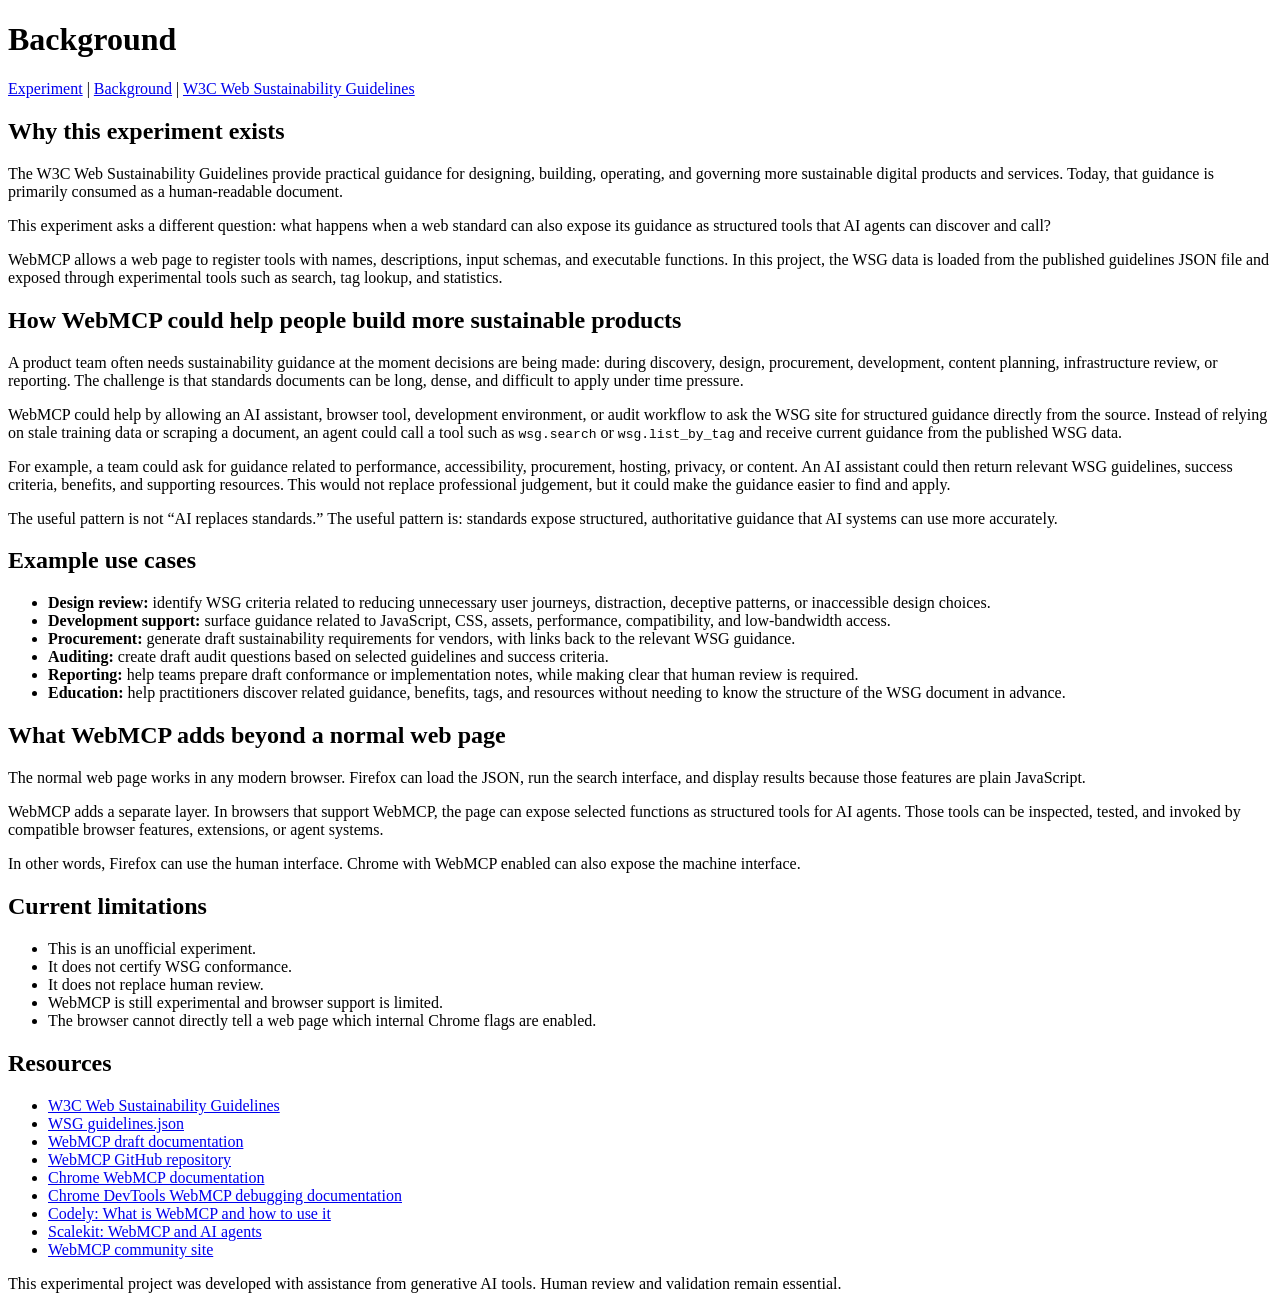
==== background.html @ fdd5b89d "Create background.html" ====
<!doctype html>
<html lang="en">
<head>
  <meta charset="utf-8">
  <title>Background | WSG WebMCP Experiment</title>
</head>
<body>
  <header>
    <h1>Background</h1>

    <nav>
      <a href="./index.html">Experiment</a>
      |
      <a href="./background.html">Background</a>
      |
      <a href="https://www.w3.org/TR/web-sustainability-guidelines/">W3C Web Sustainability Guidelines</a>
    </nav>
  </header>

  <main>
    <section>
      <h2>Why this experiment exists</h2>

      <p>
        The W3C Web Sustainability Guidelines provide practical guidance for designing,
        building, operating, and governing more sustainable digital products and services.
        Today, that guidance is primarily consumed as a human-readable document.
      </p>

      <p>
        This experiment asks a different question: what happens when a web standard can
        also expose its guidance as structured tools that AI agents can discover and call?
      </p>

      <p>
        WebMCP allows a web page to register tools with names, descriptions, input schemas,
        and executable functions. In this project, the WSG data is loaded from the published
        guidelines JSON file and exposed through experimental tools such as search, tag lookup,
        and statistics.
      </p>
    </section>

    <section>
      <h2>How WebMCP could help people build more sustainable products</h2>

      <p>
        A product team often needs sustainability guidance at the moment decisions are being made:
        during discovery, design, procurement, development, content planning, infrastructure review,
        or reporting. The challenge is that standards documents can be long, dense, and difficult
        to apply under time pressure.
      </p>

      <p>
        WebMCP could help by allowing an AI assistant, browser tool, development environment,
        or audit workflow to ask the WSG site for structured guidance directly from the source.
        Instead of relying on stale training data or scraping a document, an agent could call
        a tool such as <code>wsg.search</code> or <code>wsg.list_by_tag</code> and receive
        current guidance from the published WSG data.
      </p>

      <p>
        For example, a team could ask for guidance related to performance, accessibility,
        procurement, hosting, privacy, or content. An AI assistant could then return relevant
        WSG guidelines, success criteria, benefits, and supporting resources. This would not
        replace professional judgement, but it could make the guidance easier to find and apply.
      </p>

      <p>
        The useful pattern is not “AI replaces standards.” The useful pattern is:
        standards expose structured, authoritative guidance that AI systems can use more accurately.
      </p>
    </section>

    <section>
      <h2>Example use cases</h2>

      <ul>
        <li>
          <strong>Design review:</strong>
          identify WSG criteria related to reducing unnecessary user journeys,
          distraction, deceptive patterns, or inaccessible design choices.
        </li>
        <li>
          <strong>Development support:</strong>
          surface guidance related to JavaScript, CSS, assets, performance,
          compatibility, and low-bandwidth access.
        </li>
        <li>
          <strong>Procurement:</strong>
          generate draft sustainability requirements for vendors, with links back
          to the relevant WSG guidance.
        </li>
        <li>
          <strong>Auditing:</strong>
          create draft audit questions based on selected guidelines and success criteria.
        </li>
        <li>
          <strong>Reporting:</strong>
          help teams prepare draft conformance or implementation notes, while making
          clear that human review is required.
        </li>
        <li>
          <strong>Education:</strong>
          help practitioners discover related guidance, benefits, tags, and resources
          without needing to know the structure of the WSG document in advance.
        </li>
      </ul>
    </section>

    <section>
      <h2>What WebMCP adds beyond a normal web page</h2>

      <p>
        The normal web page works in any modern browser. Firefox can load the JSON, run the
        search interface, and display results because those features are plain JavaScript.
      </p>

      <p>
        WebMCP adds a separate layer. In browsers that support WebMCP, the page can expose
        selected functions as structured tools for AI agents. Those tools can be inspected,
        tested, and invoked by compatible browser features, extensions, or agent systems.
      </p>

      <p>
        In other words, Firefox can use the human interface. Chrome with WebMCP enabled can
        also expose the machine interface.
      </p>
    </section>

    <section>
      <h2>Current limitations</h2>

      <ul>
        <li>This is an unofficial experiment.</li>
        <li>It does not certify WSG conformance.</li>
        <li>It does not replace human review.</li>
        <li>WebMCP is still experimental and browser support is limited.</li>
        <li>The browser cannot directly tell a web page which internal Chrome flags are enabled.</li>
      </ul>
    </section>

    <section>
      <h2>Resources</h2>

      <ul>
        <li>
          <a href="https://www.w3.org/TR/web-sustainability-guidelines/">
            W3C Web Sustainability Guidelines
          </a>
        </li>
        <li>
          <a href="https://github.com/w3c/sustainableweb-wsg/blob/main/guidelines.json">
            WSG guidelines.json
          </a>
        </li>
        <li>
          <a href="https://webmachinelearning.github.io/webmcp/">
            WebMCP draft documentation
          </a>
        </li>
        <li>
          <a href="https://github.com/webmachinelearning/webmcp">
            WebMCP GitHub repository
          </a>
        </li>
        <li>
          <a href="https://developer.chrome.com/docs/ai/webmcp">
            Chrome WebMCP documentation
          </a>
        </li>
        <li>
          <a href="https://developer.chrome.com/docs/devtools/application/webmcp">
            Chrome DevTools WebMCP debugging documentation
          </a>
        </li>
        <li>
          <a href="https://codely.com/en/blog/what-is-webmcp-and-how-to-use-it">
            Codely: What is WebMCP and how to use it
          </a>
        </li>
        <li>
          <a href="https://www.scalekit.com/blog/webmcp-the-missing-bridge-between-ai-agents-and-the-web">
            Scalekit: WebMCP and AI agents
          </a>
        </li>
        <li>
          <a href="https://webmcp.dev/">
            WebMCP community site
          </a>
        </li>
      </ul>
    </section>
  </main>

  <footer>
    <p>
      This experimental project was developed with assistance from generative AI tools.
      Human review and validation remain essential.
    </p>
  </footer>
</body>
</html>
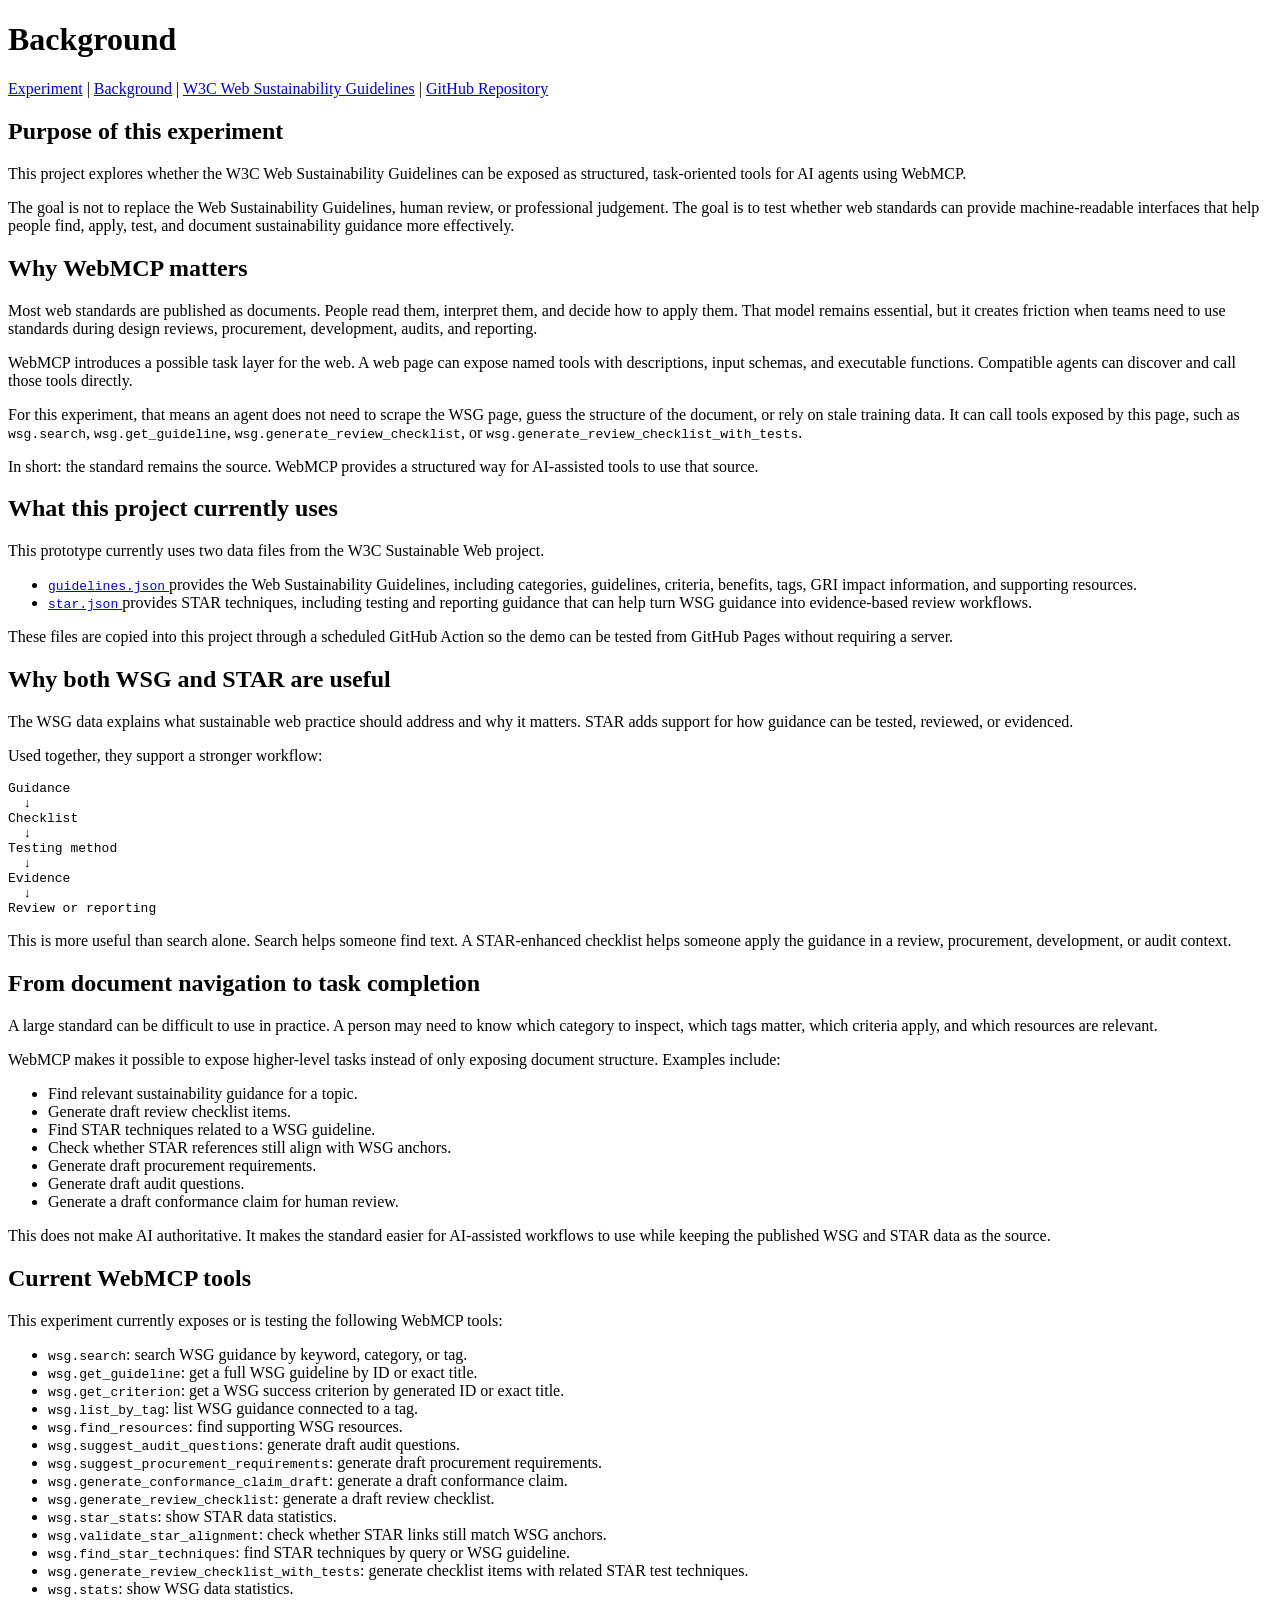
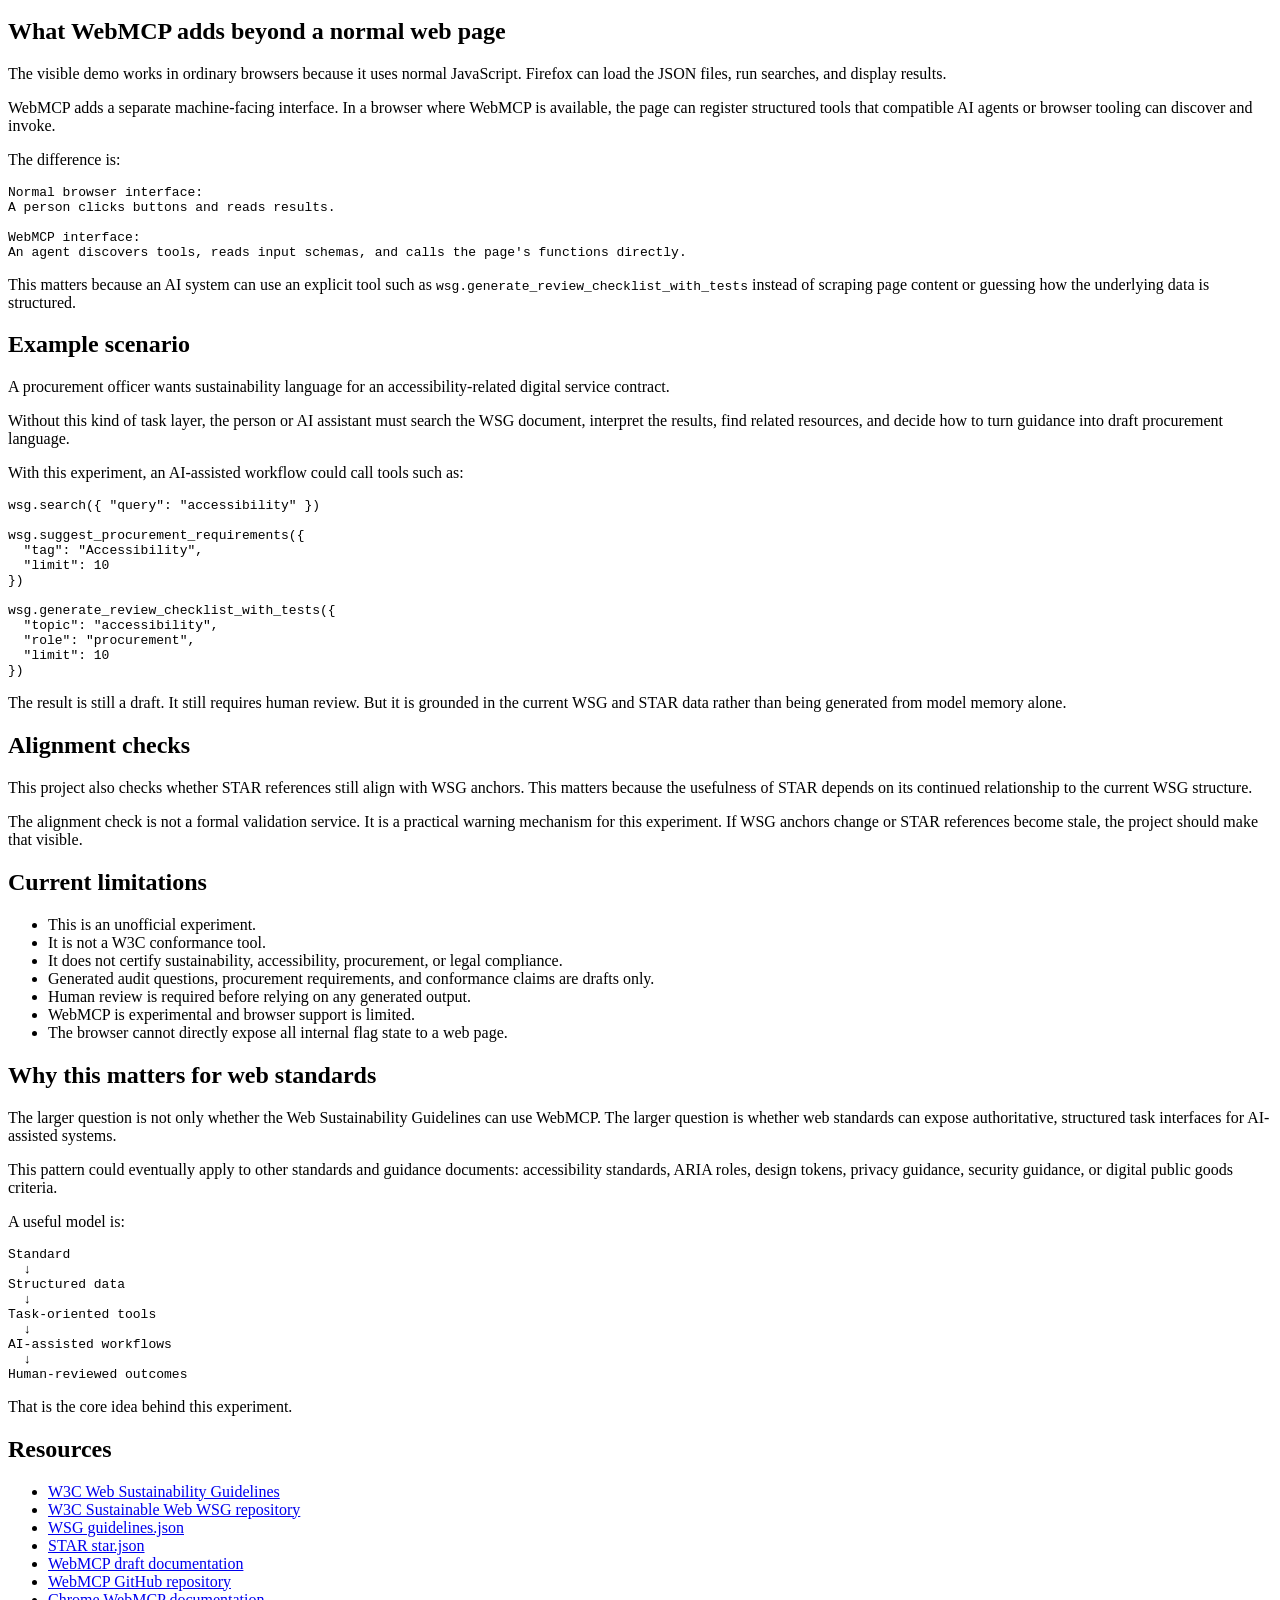
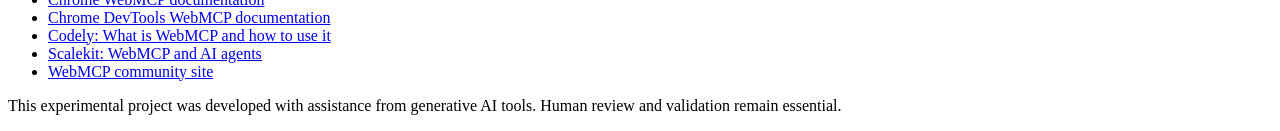
==== commit 65440c73: "Align docs with STAR workflow" ====
--- a/background.html
+++ b/background.html
@@ -14,96 +14,169 @@
       <a href="./background.html">Background</a>
       |
       <a href="https://www.w3.org/TR/web-sustainability-guidelines/">W3C Web Sustainability Guidelines</a>
+      |
+      <a href="https://github.com/mgifford/wsg-webmcp-experiment">GitHub Repository</a>
     </nav>
   </header>
 
   <main>
     <section>
-      <h2>Why this experiment exists</h2>
-
-      <p>
-        The W3C Web Sustainability Guidelines provide practical guidance for designing,
-        building, operating, and governing more sustainable digital products and services.
-        Today, that guidance is primarily consumed as a human-readable document.
-      </p>
-
-      <p>
-        This experiment asks a different question: what happens when a web standard can
-        also expose its guidance as structured tools that AI agents can discover and call?
-      </p>
-
-      <p>
-        WebMCP allows a web page to register tools with names, descriptions, input schemas,
-        and executable functions. In this project, the WSG data is loaded from the published
-        guidelines JSON file and exposed through experimental tools such as search, tag lookup,
-        and statistics.
-      </p>
-    </section>
-
-    <section>
-      <h2>How WebMCP could help people build more sustainable products</h2>
-
-      <p>
-        A product team often needs sustainability guidance at the moment decisions are being made:
-        during discovery, design, procurement, development, content planning, infrastructure review,
-        or reporting. The challenge is that standards documents can be long, dense, and difficult
-        to apply under time pressure.
-      </p>
-
-      <p>
-        WebMCP could help by allowing an AI assistant, browser tool, development environment,
-        or audit workflow to ask the WSG site for structured guidance directly from the source.
-        Instead of relying on stale training data or scraping a document, an agent could call
-        a tool such as <code>wsg.search</code> or <code>wsg.list_by_tag</code> and receive
-        current guidance from the published WSG data.
-      </p>
-
-      <p>
-        For example, a team could ask for guidance related to performance, accessibility,
-        procurement, hosting, privacy, or content. An AI assistant could then return relevant
-        WSG guidelines, success criteria, benefits, and supporting resources. This would not
-        replace professional judgement, but it could make the guidance easier to find and apply.
-      </p>
-
-      <p>
-        The useful pattern is not “AI replaces standards.” The useful pattern is:
-        standards expose structured, authoritative guidance that AI systems can use more accurately.
-      </p>
-    </section>
-
-    <section>
-      <h2>Example use cases</h2>
-
-      <ul>
-        <li>
-          <strong>Design review:</strong>
-          identify WSG criteria related to reducing unnecessary user journeys,
-          distraction, deceptive patterns, or inaccessible design choices.
-        </li>
-        <li>
-          <strong>Development support:</strong>
-          surface guidance related to JavaScript, CSS, assets, performance,
-          compatibility, and low-bandwidth access.
-        </li>
-        <li>
-          <strong>Procurement:</strong>
-          generate draft sustainability requirements for vendors, with links back
-          to the relevant WSG guidance.
-        </li>
-        <li>
-          <strong>Auditing:</strong>
-          create draft audit questions based on selected guidelines and success criteria.
-        </li>
-        <li>
-          <strong>Reporting:</strong>
-          help teams prepare draft conformance or implementation notes, while making
-          clear that human review is required.
-        </li>
-        <li>
-          <strong>Education:</strong>
-          help practitioners discover related guidance, benefits, tags, and resources
-          without needing to know the structure of the WSG document in advance.
-        </li>
+      <h2>Purpose of this experiment</h2>
+
+      <p>
+        This project explores whether the W3C Web Sustainability Guidelines can be exposed
+        as structured, task-oriented tools for AI agents using WebMCP.
+      </p>
+
+      <p>
+        The goal is not to replace the Web Sustainability Guidelines, human review, or
+        professional judgement. The goal is to test whether web standards can provide
+        machine-readable interfaces that help people find, apply, test, and document
+        sustainability guidance more effectively.
+      </p>
+    </section>
+
+    <section>
+      <h2>Why WebMCP matters</h2>
+
+      <p>
+        Most web standards are published as documents. People read them, interpret them,
+        and decide how to apply them. That model remains essential, but it creates
+        friction when teams need to use standards during design reviews, procurement,
+        development, audits, and reporting.
+      </p>
+
+      <p>
+        WebMCP introduces a possible task layer for the web. A web page can expose named
+        tools with descriptions, input schemas, and executable functions. Compatible
+        agents can discover and call those tools directly.
+      </p>
+
+      <p>
+        For this experiment, that means an agent does not need to scrape the WSG page,
+        guess the structure of the document, or rely on stale training data. It can call
+        tools exposed by this page, such as <code>wsg.search</code>,
+        <code>wsg.get_guideline</code>, <code>wsg.generate_review_checklist</code>, or
+        <code>wsg.generate_review_checklist_with_tests</code>.
+      </p>
+
+      <p>
+        In short: the standard remains the source. WebMCP provides a structured way for
+        AI-assisted tools to use that source.
+      </p>
+    </section>
+
+    <section>
+      <h2>What this project currently uses</h2>
+
+      <p>
+        This prototype currently uses two data files from the W3C Sustainable Web project.
+      </p>
+
+      <ul>
+        <li>
+          <a href="https://github.com/w3c/sustainableweb-wsg/blob/main/guidelines.json">
+            <code>guidelines.json</code>
+          </a>
+          provides the Web Sustainability Guidelines, including categories, guidelines,
+          criteria, benefits, tags, GRI impact information, and supporting resources.
+        </li>
+        <li>
+          <a href="https://github.com/w3c/sustainableweb-wsg/blob/main/star.json">
+            <code>star.json</code>
+          </a>
+          provides STAR techniques, including testing and reporting guidance that can
+          help turn WSG guidance into evidence-based review workflows.
+        </li>
+      </ul>
+
+      <p>
+        These files are copied into this project through a scheduled GitHub Action so the
+        demo can be tested from GitHub Pages without requiring a server.
+      </p>
+    </section>
+
+    <section>
+      <h2>Why both WSG and STAR are useful</h2>
+
+      <p>
+        The WSG data explains what sustainable web practice should address and why it
+        matters. STAR adds support for how guidance can be tested, reviewed, or evidenced.
+      </p>
+
+      <p>
+        Used together, they support a stronger workflow:
+      </p>
+
+      <pre><code>Guidance
+  ↓
+Checklist
+  ↓
+Testing method
+  ↓
+Evidence
+  ↓
+Review or reporting</code></pre>
+
+      <p>
+        This is more useful than search alone. Search helps someone find text. A
+        STAR-enhanced checklist helps someone apply the guidance in a review, procurement,
+        development, or audit context.
+      </p>
+    </section>
+
+    <section>
+      <h2>From document navigation to task completion</h2>
+
+      <p>
+        A large standard can be difficult to use in practice. A person may need to know
+        which category to inspect, which tags matter, which criteria apply, and which
+        resources are relevant.
+      </p>
+
+      <p>
+        WebMCP makes it possible to expose higher-level tasks instead of only exposing
+        document structure. Examples include:
+      </p>
+
+      <ul>
+        <li>Find relevant sustainability guidance for a topic.</li>
+        <li>Generate draft review checklist items.</li>
+        <li>Find STAR techniques related to a WSG guideline.</li>
+        <li>Check whether STAR references still align with WSG anchors.</li>
+        <li>Generate draft procurement requirements.</li>
+        <li>Generate draft audit questions.</li>
+        <li>Generate a draft conformance claim for human review.</li>
+      </ul>
+
+      <p>
+        This does not make AI authoritative. It makes the standard easier for AI-assisted
+        workflows to use while keeping the published WSG and STAR data as the source.
+      </p>
+    </section>
+
+    <section>
+      <h2>Current WebMCP tools</h2>
+
+      <p>
+        This experiment currently exposes or is testing the following WebMCP tools:
+      </p>
+
+      <ul>
+        <li><code>wsg.search</code>: search WSG guidance by keyword, category, or tag.</li>
+        <li><code>wsg.get_guideline</code>: get a full WSG guideline by ID or exact title.</li>
+        <li><code>wsg.get_criterion</code>: get a WSG success criterion by generated ID or exact title.</li>
+        <li><code>wsg.list_by_tag</code>: list WSG guidance connected to a tag.</li>
+        <li><code>wsg.find_resources</code>: find supporting WSG resources.</li>
+        <li><code>wsg.suggest_audit_questions</code>: generate draft audit questions.</li>
+        <li><code>wsg.suggest_procurement_requirements</code>: generate draft procurement requirements.</li>
+        <li><code>wsg.generate_conformance_claim_draft</code>: generate a draft conformance claim.</li>
+        <li><code>wsg.generate_review_checklist</code>: generate a draft review checklist.</li>
+        <li><code>wsg.star_stats</code>: show STAR data statistics.</li>
+        <li><code>wsg.validate_star_alignment</code>: check whether STAR links still match WSG anchors.</li>
+        <li><code>wsg.find_star_techniques</code>: find STAR techniques by query or WSG guideline.</li>
+        <li><code>wsg.generate_review_checklist_with_tests</code>: generate checklist items with related STAR test techniques.</li>
+        <li><code>wsg.stats</code>: show WSG data statistics.</li>
       </ul>
     </section>
 
@@ -111,19 +184,83 @@
       <h2>What WebMCP adds beyond a normal web page</h2>
 
       <p>
-        The normal web page works in any modern browser. Firefox can load the JSON, run the
-        search interface, and display results because those features are plain JavaScript.
-      </p>
-
-      <p>
-        WebMCP adds a separate layer. In browsers that support WebMCP, the page can expose
-        selected functions as structured tools for AI agents. Those tools can be inspected,
-        tested, and invoked by compatible browser features, extensions, or agent systems.
-      </p>
-
-      <p>
-        In other words, Firefox can use the human interface. Chrome with WebMCP enabled can
-        also expose the machine interface.
+        The visible demo works in ordinary browsers because it uses normal JavaScript.
+        Firefox can load the JSON files, run searches, and display results.
+      </p>
+
+      <p>
+        WebMCP adds a separate machine-facing interface. In a browser where WebMCP is
+        available, the page can register structured tools that compatible AI agents or
+        browser tooling can discover and invoke.
+      </p>
+
+      <p>
+        The difference is:
+      </p>
+
+      <pre><code>Normal browser interface:
+A person clicks buttons and reads results.
+
+WebMCP interface:
+An agent discovers tools, reads input schemas, and calls the page's functions directly.</code></pre>
+
+      <p>
+        This matters because an AI system can use an explicit tool such as
+        <code>wsg.generate_review_checklist_with_tests</code> instead of scraping page
+        content or guessing how the underlying data is structured.
+      </p>
+    </section>
+
+    <section>
+      <h2>Example scenario</h2>
+
+      <p>
+        A procurement officer wants sustainability language for an accessibility-related
+        digital service contract.
+      </p>
+
+      <p>
+        Without this kind of task layer, the person or AI assistant must search the WSG
+        document, interpret the results, find related resources, and decide how to turn
+        guidance into draft procurement language.
+      </p>
+
+      <p>
+        With this experiment, an AI-assisted workflow could call tools such as:
+      </p>
+
+      <pre><code>wsg.search({ "query": "accessibility" })
+
+wsg.suggest_procurement_requirements({
+  "tag": "Accessibility",
+  "limit": 10
+})
+
+wsg.generate_review_checklist_with_tests({
+  "topic": "accessibility",
+  "role": "procurement",
+  "limit": 10
+})</code></pre>
+
+      <p>
+        The result is still a draft. It still requires human review. But it is grounded in
+        the current WSG and STAR data rather than being generated from model memory alone.
+      </p>
+    </section>
+
+    <section>
+      <h2>Alignment checks</h2>
+
+      <p>
+        This project also checks whether STAR references still align with WSG anchors.
+        This matters because the usefulness of STAR depends on its continued relationship
+        to the current WSG structure.
+      </p>
+
+      <p>
+        The alignment check is not a formal validation service. It is a practical warning
+        mechanism for this experiment. If WSG anchors change or STAR references become
+        stale, the project should make that visible.
       </p>
     </section>
 
@@ -132,11 +269,47 @@
 
       <ul>
         <li>This is an unofficial experiment.</li>
-        <li>It does not certify WSG conformance.</li>
-        <li>It does not replace human review.</li>
-        <li>WebMCP is still experimental and browser support is limited.</li>
-        <li>The browser cannot directly tell a web page which internal Chrome flags are enabled.</li>
-      </ul>
+        <li>It is not a W3C conformance tool.</li>
+        <li>It does not certify sustainability, accessibility, procurement, or legal compliance.</li>
+        <li>Generated audit questions, procurement requirements, and conformance claims are drafts only.</li>
+        <li>Human review is required before relying on any generated output.</li>
+        <li>WebMCP is experimental and browser support is limited.</li>
+        <li>The browser cannot directly expose all internal flag state to a web page.</li>
+      </ul>
+    </section>
+
+    <section>
+      <h2>Why this matters for web standards</h2>
+
+      <p>
+        The larger question is not only whether the Web Sustainability Guidelines can use
+        WebMCP. The larger question is whether web standards can expose authoritative,
+        structured task interfaces for AI-assisted systems.
+      </p>
+
+      <p>
+        This pattern could eventually apply to other standards and guidance documents:
+        accessibility standards, ARIA roles, design tokens, privacy guidance, security
+        guidance, or digital public goods criteria.
+      </p>
+
+      <p>
+        A useful model is:
+      </p>
+
+      <pre><code>Standard
+  ↓
+Structured data
+  ↓
+Task-oriented tools
+  ↓
+AI-assisted workflows
+  ↓
+Human-reviewed outcomes</code></pre>
+
+      <p>
+        That is the core idea behind this experiment.
+      </p>
     </section>
 
     <section>
@@ -149,11 +322,21 @@
           </a>
         </li>
         <li>
+          <a href="https://github.com/w3c/sustainableweb-wsg">
+            W3C Sustainable Web WSG repository
+          </a>
+        </li>
+        <li>
           <a href="https://github.com/w3c/sustainableweb-wsg/blob/main/guidelines.json">
             WSG guidelines.json
           </a>
         </li>
         <li>
+          <a href="https://github.com/w3c/sustainableweb-wsg/blob/main/star.json">
+            STAR star.json
+          </a>
+        </li>
+        <li>
           <a href="https://webmachinelearning.github.io/webmcp/">
             WebMCP draft documentation
           </a>
@@ -170,7 +353,7 @@
         </li>
         <li>
           <a href="https://developer.chrome.com/docs/devtools/application/webmcp">
-            Chrome DevTools WebMCP debugging documentation
+            Chrome DevTools WebMCP documentation
           </a>
         </li>
         <li>
@@ -199,4 +382,4 @@
     </p>
   </footer>
 </body>
-</html>
+</html>
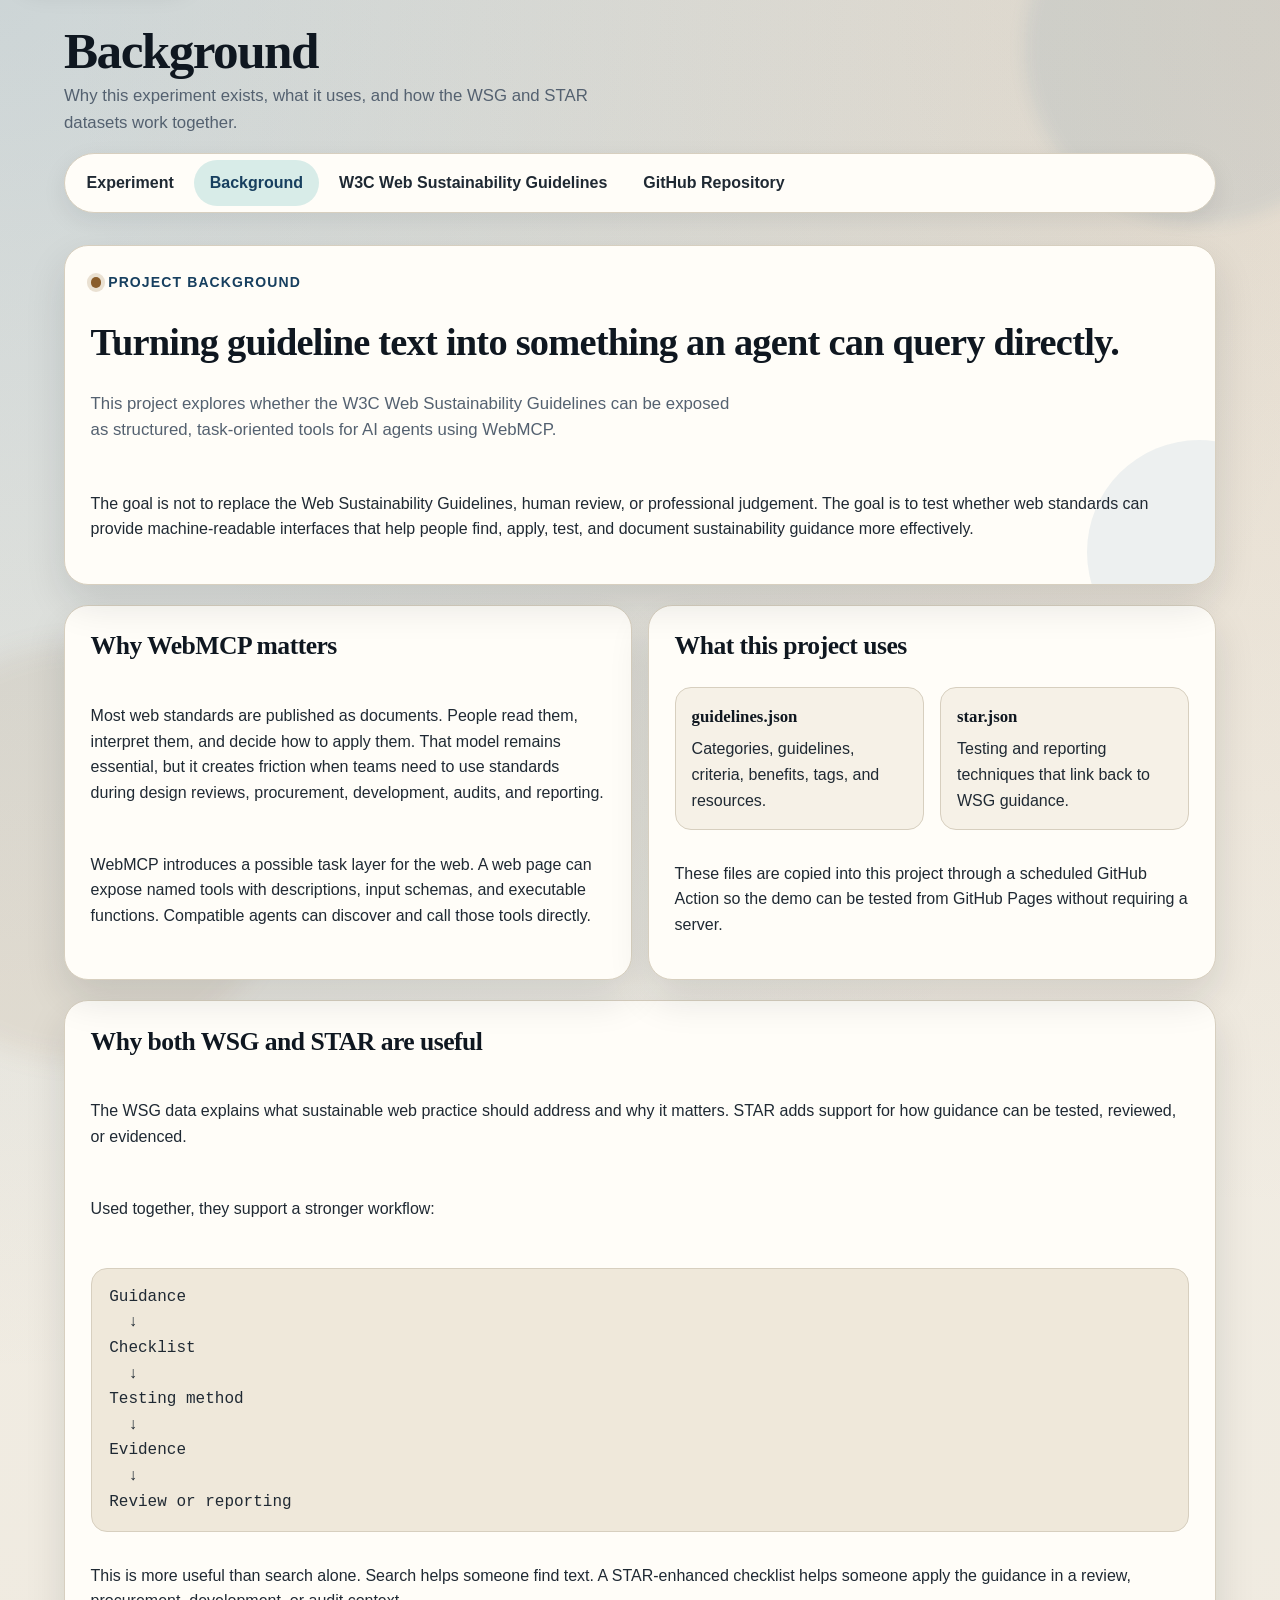
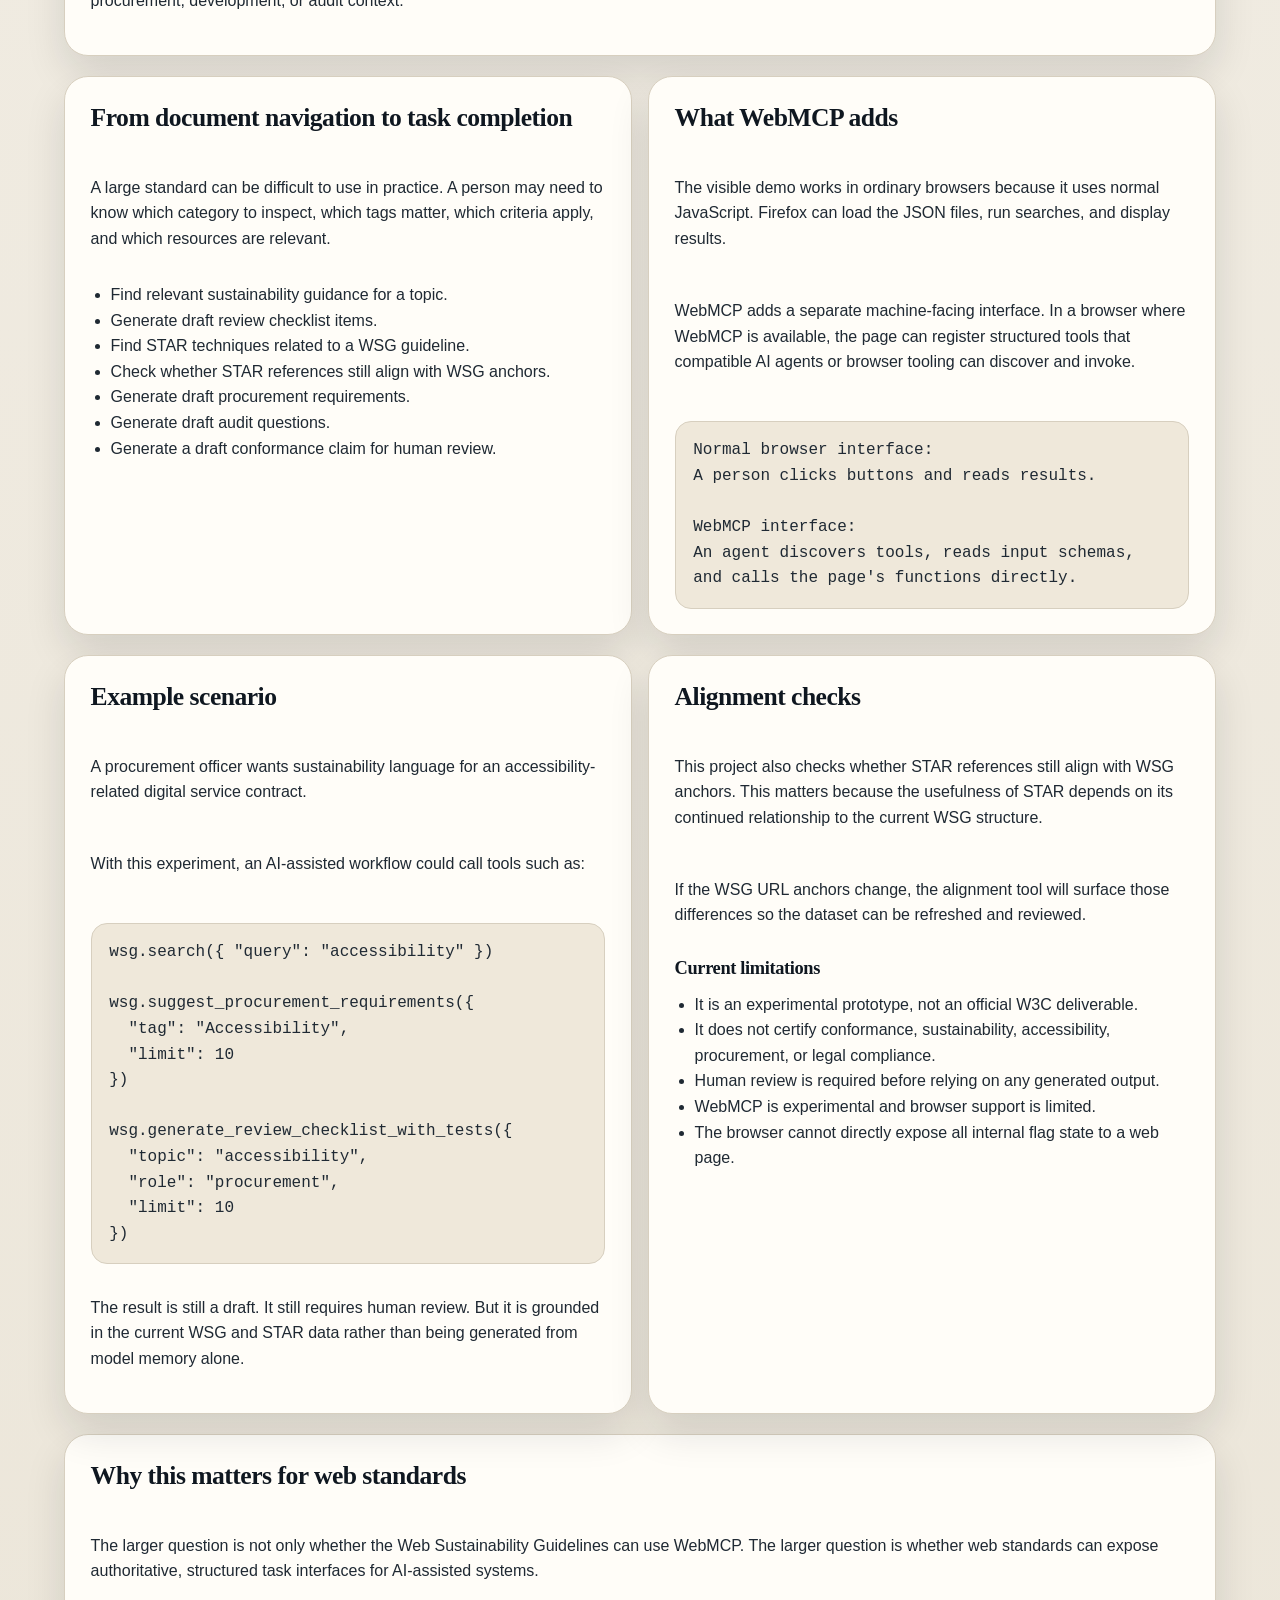
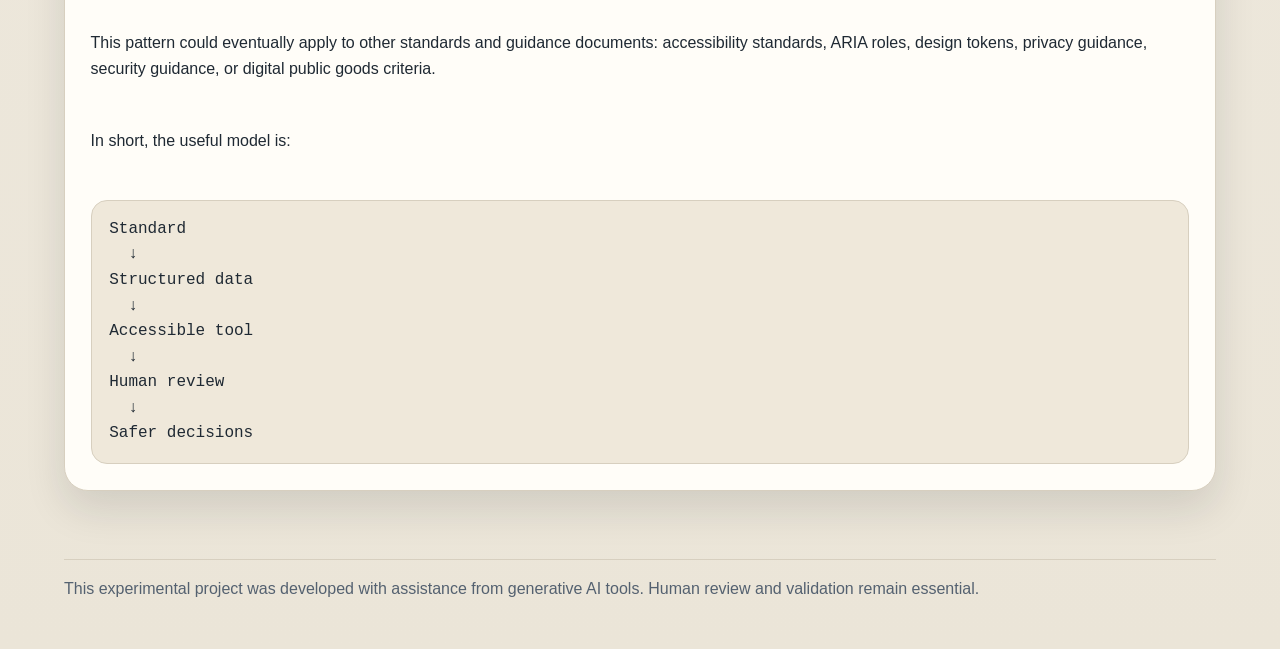
==== commit 9ad72c44: "Improve page design and accessibility" ====
--- a/background.html
+++ b/background.html
@@ -2,113 +2,107 @@
 <html lang="en">
 <head>
   <meta charset="utf-8">
+  <meta name="viewport" content="width=device-width, initial-scale=1">
   <title>Background | WSG WebMCP Experiment</title>
+  <link rel="stylesheet" href="./styles/site.css">
 </head>
 <body>
-  <header>
-    <h1>Background</h1>
-
-    <nav>
-      <a href="./index.html">Experiment</a>
-      |
-      <a href="./background.html">Background</a>
-      |
-      <a href="https://www.w3.org/TR/web-sustainability-guidelines/">W3C Web Sustainability Guidelines</a>
-      |
-      <a href="https://github.com/mgifford/wsg-webmcp-experiment">GitHub Repository</a>
+  <a class="skip-link" href="#main">Skip to main content</a>
+
+  <header class="site-header">
+    <div class="site-branding">
+      <h1 class="site-title">Background</h1>
+      <p class="site-tagline">
+        Why this experiment exists, what it uses, and how the WSG and STAR datasets work together.
+      </p>
+    </div>
+
+    <nav class="site-nav" aria-label="Primary">
+      <ul class="site-nav__list">
+        <li><a href="./index.html">Experiment</a></li>
+        <li><a href="./background.html" aria-current="page">Background</a></li>
+        <li><a href="https://www.w3.org/TR/web-sustainability-guidelines/">W3C Web Sustainability Guidelines</a></li>
+        <li><a href="https://github.com/mgifford/wsg-webmcp-experiment">GitHub Repository</a></li>
+      </ul>
     </nav>
   </header>
 
-  <main>
-    <section>
-      <h2>Purpose of this experiment</h2>
-
-      <p>
-        This project explores whether the W3C Web Sustainability Guidelines can be exposed
-        as structured, task-oriented tools for AI agents using WebMCP.
-      </p>
-
-      <p>
-        The goal is not to replace the Web Sustainability Guidelines, human review, or
-        professional judgement. The goal is to test whether web standards can provide
-        machine-readable interfaces that help people find, apply, test, and document
-        sustainability guidance more effectively.
-      </p>
-    </section>
-
-    <section>
-      <h2>Why WebMCP matters</h2>
-
-      <p>
-        Most web standards are published as documents. People read them, interpret them,
-        and decide how to apply them. That model remains essential, but it creates
-        friction when teams need to use standards during design reviews, procurement,
-        development, audits, and reporting.
-      </p>
-
-      <p>
-        WebMCP introduces a possible task layer for the web. A web page can expose named
-        tools with descriptions, input schemas, and executable functions. Compatible
-        agents can discover and call those tools directly.
-      </p>
-
-      <p>
-        For this experiment, that means an agent does not need to scrape the WSG page,
-        guess the structure of the document, or rely on stale training data. It can call
-        tools exposed by this page, such as <code>wsg.search</code>,
-        <code>wsg.get_guideline</code>, <code>wsg.generate_review_checklist</code>, or
-        <code>wsg.generate_review_checklist_with_tests</code>.
-      </p>
-
-      <p>
-        In short: the standard remains the source. WebMCP provides a structured way for
-        AI-assisted tools to use that source.
-      </p>
-    </section>
-
-    <section>
-      <h2>What this project currently uses</h2>
-
-      <p>
-        This prototype currently uses two data files from the W3C Sustainable Web project.
-      </p>
-
-      <ul>
-        <li>
-          <a href="https://github.com/w3c/sustainableweb-wsg/blob/main/guidelines.json">
-            <code>guidelines.json</code>
-          </a>
-          provides the Web Sustainability Guidelines, including categories, guidelines,
-          criteria, benefits, tags, GRI impact information, and supporting resources.
-        </li>
-        <li>
-          <a href="https://github.com/w3c/sustainableweb-wsg/blob/main/star.json">
-            <code>star.json</code>
-          </a>
-          provides STAR techniques, including testing and reporting guidance that can
-          help turn WSG guidance into evidence-based review workflows.
-        </li>
-      </ul>
-
-      <p>
-        These files are copied into this project through a scheduled GitHub Action so the
-        demo can be tested from GitHub Pages without requiring a server.
-      </p>
-    </section>
-
-    <section>
-      <h2>Why both WSG and STAR are useful</h2>
-
-      <p>
-        The WSG data explains what sustainable web practice should address and why it
-        matters. STAR adds support for how guidance can be tested, reviewed, or evidenced.
-      </p>
-
-      <p>
-        Used together, they support a stronger workflow:
-      </p>
-
-      <pre><code>Guidance
+  <main id="main" class="page-shell" tabindex="-1">
+    <section class="hero">
+      <div class="hero__inner stack">
+        <p class="eyebrow">Project background</p>
+        <h2>Turning guideline text into something an agent can query directly.</h2>
+
+        <p class="lede">
+          This project explores whether the W3C Web Sustainability Guidelines can be exposed as
+          structured, task-oriented tools for AI agents using WebMCP.
+        </p>
+
+        <p>
+          The goal is not to replace the Web Sustainability Guidelines, human review, or
+          professional judgement. The goal is to test whether web standards can provide
+          machine-readable interfaces that help people find, apply, test, and document
+          sustainability guidance more effectively.
+        </p>
+      </div>
+    </section>
+
+    <section class="panel-grid panel-grid--two">
+      <section class="panel">
+        <div class="panel__inner stack">
+          <h2>Why WebMCP matters</h2>
+
+          <p>
+            Most web standards are published as documents. People read them, interpret them, and
+            decide how to apply them. That model remains essential, but it creates friction when
+            teams need to use standards during design reviews, procurement, development, audits,
+            and reporting.
+          </p>
+
+          <p>
+            WebMCP introduces a possible task layer for the web. A web page can expose named
+            tools with descriptions, input schemas, and executable functions. Compatible agents
+            can discover and call those tools directly.
+          </p>
+        </div>
+      </section>
+
+      <section class="panel">
+        <div class="panel__inner stack">
+          <h2>What this project uses</h2>
+
+          <div class="summary-grid">
+            <div class="summary-card">
+              <strong>guidelines.json</strong>
+              <p>Categories, guidelines, criteria, benefits, tags, and resources.</p>
+            </div>
+
+            <div class="summary-card">
+              <strong>star.json</strong>
+              <p>Testing and reporting techniques that link back to WSG guidance.</p>
+            </div>
+          </div>
+
+          <p>
+            These files are copied into this project through a scheduled GitHub Action so the
+            demo can be tested from GitHub Pages without requiring a server.
+          </p>
+        </div>
+      </section>
+    </section>
+
+    <section class="panel">
+      <div class="panel__inner stack">
+        <h2>Why both WSG and STAR are useful</h2>
+
+        <p>
+          The WSG data explains what sustainable web practice should address and why it matters.
+          STAR adds support for how guidance can be tested, reviewed, or evidenced.
+        </p>
+
+        <p>Used together, they support a stronger workflow:</p>
+
+        <pre class="results"><code>Guidance
   ↓
 Checklist
   ↓
@@ -118,118 +112,76 @@
   ↓
 Review or reporting</code></pre>
 
-      <p>
-        This is more useful than search alone. Search helps someone find text. A
-        STAR-enhanced checklist helps someone apply the guidance in a review, procurement,
-        development, or audit context.
-      </p>
-    </section>
-
-    <section>
-      <h2>From document navigation to task completion</h2>
-
-      <p>
-        A large standard can be difficult to use in practice. A person may need to know
-        which category to inspect, which tags matter, which criteria apply, and which
-        resources are relevant.
-      </p>
-
-      <p>
-        WebMCP makes it possible to expose higher-level tasks instead of only exposing
-        document structure. Examples include:
-      </p>
-
-      <ul>
-        <li>Find relevant sustainability guidance for a topic.</li>
-        <li>Generate draft review checklist items.</li>
-        <li>Find STAR techniques related to a WSG guideline.</li>
-        <li>Check whether STAR references still align with WSG anchors.</li>
-        <li>Generate draft procurement requirements.</li>
-        <li>Generate draft audit questions.</li>
-        <li>Generate a draft conformance claim for human review.</li>
-      </ul>
-
-      <p>
-        This does not make AI authoritative. It makes the standard easier for AI-assisted
-        workflows to use while keeping the published WSG and STAR data as the source.
-      </p>
-    </section>
-
-    <section>
-      <h2>Current WebMCP tools</h2>
-
-      <p>
-        This experiment currently exposes or is testing the following WebMCP tools:
-      </p>
-
-      <ul>
-        <li><code>wsg.search</code>: search WSG guidance by keyword, category, or tag.</li>
-        <li><code>wsg.get_guideline</code>: get a full WSG guideline by ID or exact title.</li>
-        <li><code>wsg.get_criterion</code>: get a WSG success criterion by generated ID or exact title.</li>
-        <li><code>wsg.list_by_tag</code>: list WSG guidance connected to a tag.</li>
-        <li><code>wsg.find_resources</code>: find supporting WSG resources.</li>
-        <li><code>wsg.suggest_audit_questions</code>: generate draft audit questions.</li>
-        <li><code>wsg.suggest_procurement_requirements</code>: generate draft procurement requirements.</li>
-        <li><code>wsg.generate_conformance_claim_draft</code>: generate a draft conformance claim.</li>
-        <li><code>wsg.generate_review_checklist</code>: generate a draft review checklist.</li>
-        <li><code>wsg.star_stats</code>: show STAR data statistics.</li>
-        <li><code>wsg.validate_star_alignment</code>: check whether STAR links still match WSG anchors.</li>
-        <li><code>wsg.find_star_techniques</code>: find STAR techniques by query or WSG guideline.</li>
-        <li><code>wsg.generate_review_checklist_with_tests</code>: generate checklist items with related STAR test techniques.</li>
-        <li><code>wsg.stats</code>: show WSG data statistics.</li>
-      </ul>
-    </section>
-
-    <section>
-      <h2>What WebMCP adds beyond a normal web page</h2>
-
-      <p>
-        The visible demo works in ordinary browsers because it uses normal JavaScript.
-        Firefox can load the JSON files, run searches, and display results.
-      </p>
-
-      <p>
-        WebMCP adds a separate machine-facing interface. In a browser where WebMCP is
-        available, the page can register structured tools that compatible AI agents or
-        browser tooling can discover and invoke.
-      </p>
-
-      <p>
-        The difference is:
-      </p>
-
-      <pre><code>Normal browser interface:
+        <p>
+          This is more useful than search alone. Search helps someone find text. A STAR-enhanced
+          checklist helps someone apply the guidance in a review, procurement, development, or
+          audit context.
+        </p>
+      </div>
+    </section>
+
+    <section class="panel-grid panel-grid--two">
+      <section class="panel">
+        <div class="panel__inner stack">
+          <h2>From document navigation to task completion</h2>
+
+          <p>
+            A large standard can be difficult to use in practice. A person may need to know which
+            category to inspect, which tags matter, which criteria apply, and which resources are
+            relevant.
+          </p>
+
+          <ul class="bullet-list">
+            <li>Find relevant sustainability guidance for a topic.</li>
+            <li>Generate draft review checklist items.</li>
+            <li>Find STAR techniques related to a WSG guideline.</li>
+            <li>Check whether STAR references still align with WSG anchors.</li>
+            <li>Generate draft procurement requirements.</li>
+            <li>Generate draft audit questions.</li>
+            <li>Generate a draft conformance claim for human review.</li>
+          </ul>
+        </div>
+      </section>
+
+      <section class="panel">
+        <div class="panel__inner stack">
+          <h2>What WebMCP adds</h2>
+
+          <p>
+            The visible demo works in ordinary browsers because it uses normal JavaScript.
+            Firefox can load the JSON files, run searches, and display results.
+          </p>
+
+          <p>
+            WebMCP adds a separate machine-facing interface. In a browser where WebMCP is
+            available, the page can register structured tools that compatible AI agents or
+            browser tooling can discover and invoke.
+          </p>
+
+          <pre class="results"><code>Normal browser interface:
 A person clicks buttons and reads results.
 
 WebMCP interface:
 An agent discovers tools, reads input schemas, and calls the page's functions directly.</code></pre>
-
-      <p>
-        This matters because an AI system can use an explicit tool such as
-        <code>wsg.generate_review_checklist_with_tests</code> instead of scraping page
-        content or guessing how the underlying data is structured.
-      </p>
-    </section>
-
-    <section>
-      <h2>Example scenario</h2>
-
-      <p>
-        A procurement officer wants sustainability language for an accessibility-related
-        digital service contract.
-      </p>
-
-      <p>
-        Without this kind of task layer, the person or AI assistant must search the WSG
-        document, interpret the results, find related resources, and decide how to turn
-        guidance into draft procurement language.
-      </p>
-
-      <p>
-        With this experiment, an AI-assisted workflow could call tools such as:
-      </p>
-
-      <pre><code>wsg.search({ "query": "accessibility" })
+        </div>
+      </section>
+    </section>
+
+    <section class="panel-grid panel-grid--two">
+      <section class="panel">
+        <div class="panel__inner stack">
+          <h2>Example scenario</h2>
+
+          <p>
+            A procurement officer wants sustainability language for an accessibility-related
+            digital service contract.
+          </p>
+
+          <p>
+            With this experiment, an AI-assisted workflow could call tools such as:
+          </p>
+
+          <pre class="results"><code>wsg.search({ "query": "accessibility" })
 
 wsg.suggest_procurement_requirements({
   "tag": "Accessibility",
@@ -242,144 +194,78 @@
   "limit": 10
 })</code></pre>
 
-      <p>
-        The result is still a draft. It still requires human review. But it is grounded in
-        the current WSG and STAR data rather than being generated from model memory alone.
-      </p>
-    </section>
-
-    <section>
-      <h2>Alignment checks</h2>
-
-      <p>
-        This project also checks whether STAR references still align with WSG anchors.
-        This matters because the usefulness of STAR depends on its continued relationship
-        to the current WSG structure.
-      </p>
-
-      <p>
-        The alignment check is not a formal validation service. It is a practical warning
-        mechanism for this experiment. If WSG anchors change or STAR references become
-        stale, the project should make that visible.
-      </p>
-    </section>
-
-    <section>
-      <h2>Current limitations</h2>
-
-      <ul>
-        <li>This is an unofficial experiment.</li>
-        <li>It is not a W3C conformance tool.</li>
-        <li>It does not certify sustainability, accessibility, procurement, or legal compliance.</li>
-        <li>Generated audit questions, procurement requirements, and conformance claims are drafts only.</li>
-        <li>Human review is required before relying on any generated output.</li>
-        <li>WebMCP is experimental and browser support is limited.</li>
-        <li>The browser cannot directly expose all internal flag state to a web page.</li>
-      </ul>
-    </section>
-
-    <section>
-      <h2>Why this matters for web standards</h2>
-
-      <p>
-        The larger question is not only whether the Web Sustainability Guidelines can use
-        WebMCP. The larger question is whether web standards can expose authoritative,
-        structured task interfaces for AI-assisted systems.
-      </p>
-
-      <p>
-        This pattern could eventually apply to other standards and guidance documents:
-        accessibility standards, ARIA roles, design tokens, privacy guidance, security
-        guidance, or digital public goods criteria.
-      </p>
-
-      <p>
-        A useful model is:
-      </p>
-
-      <pre><code>Standard
+          <p>
+            The result is still a draft. It still requires human review. But it is grounded in
+            the current WSG and STAR data rather than being generated from model memory alone.
+          </p>
+        </div>
+      </section>
+
+      <section class="panel">
+        <div class="panel__inner stack">
+          <h2>Alignment checks</h2>
+
+          <p>
+            This project also checks whether STAR references still align with WSG anchors. This
+            matters because the usefulness of STAR depends on its continued relationship to the
+            current WSG structure.
+          </p>
+
+          <p>
+            If the WSG URL anchors change, the alignment tool will surface those differences so
+            the dataset can be refreshed and reviewed.
+          </p>
+
+          <div class="notice">
+            <h3>Current limitations</h3>
+            <ul class="bullet-list">
+              <li>It is an experimental prototype, not an official W3C deliverable.</li>
+              <li>It does not certify conformance, sustainability, accessibility, procurement, or legal compliance.</li>
+              <li>Human review is required before relying on any generated output.</li>
+              <li>WebMCP is experimental and browser support is limited.</li>
+              <li>The browser cannot directly expose all internal flag state to a web page.</li>
+            </ul>
+          </div>
+        </div>
+      </section>
+    </section>
+
+    <section class="panel">
+      <div class="panel__inner stack">
+        <h2>Why this matters for web standards</h2>
+
+        <p>
+          The larger question is not only whether the Web Sustainability Guidelines can use
+          WebMCP. The larger question is whether web standards can expose authoritative,
+          structured task interfaces for AI-assisted systems.
+        </p>
+
+        <p>
+          This pattern could eventually apply to other standards and guidance documents:
+          accessibility standards, ARIA roles, design tokens, privacy guidance, security
+          guidance, or digital public goods criteria.
+        </p>
+
+        <p>In short, the useful model is:</p>
+
+        <pre class="results"><code>Standard
   ↓
 Structured data
   ↓
-Task-oriented tools
-  ↓
-AI-assisted workflows
-  ↓
-Human-reviewed outcomes</code></pre>
-
-      <p>
-        That is the core idea behind this experiment.
-      </p>
-    </section>
-
-    <section>
-      <h2>Resources</h2>
-
-      <ul>
-        <li>
-          <a href="https://www.w3.org/TR/web-sustainability-guidelines/">
-            W3C Web Sustainability Guidelines
-          </a>
-        </li>
-        <li>
-          <a href="https://github.com/w3c/sustainableweb-wsg">
-            W3C Sustainable Web WSG repository
-          </a>
-        </li>
-        <li>
-          <a href="https://github.com/w3c/sustainableweb-wsg/blob/main/guidelines.json">
-            WSG guidelines.json
-          </a>
-        </li>
-        <li>
-          <a href="https://github.com/w3c/sustainableweb-wsg/blob/main/star.json">
-            STAR star.json
-          </a>
-        </li>
-        <li>
-          <a href="https://webmachinelearning.github.io/webmcp/">
-            WebMCP draft documentation
-          </a>
-        </li>
-        <li>
-          <a href="https://github.com/webmachinelearning/webmcp">
-            WebMCP GitHub repository
-          </a>
-        </li>
-        <li>
-          <a href="https://developer.chrome.com/docs/ai/webmcp">
-            Chrome WebMCP documentation
-          </a>
-        </li>
-        <li>
-          <a href="https://developer.chrome.com/docs/devtools/application/webmcp">
-            Chrome DevTools WebMCP documentation
-          </a>
-        </li>
-        <li>
-          <a href="https://codely.com/en/blog/what-is-webmcp-and-how-to-use-it">
-            Codely: What is WebMCP and how to use it
-          </a>
-        </li>
-        <li>
-          <a href="https://www.scalekit.com/blog/webmcp-the-missing-bridge-between-ai-agents-and-the-web">
-            Scalekit: WebMCP and AI agents
-          </a>
-        </li>
-        <li>
-          <a href="https://webmcp.dev/">
-            WebMCP community site
-          </a>
-        </li>
-      </ul>
+Accessible tool
+  ↓
+Human review
+  ↓
+Safer decisions</code></pre>
+      </div>
     </section>
   </main>
 
-  <footer>
+  <footer class="footer">
     <p>
       This experimental project was developed with assistance from generative AI tools.
       Human review and validation remain essential.
     </p>
   </footer>
 </body>
-</html>+</html>
--- a/styles/site.css
+++ b/styles/site.css
@@ -0,0 +1,570 @@
+:root {
+  color-scheme: light dark;
+  --page-bg: #f3efe7;
+  --page-bg-alt: #ebe5d8;
+  --surface: #fffdf8;
+  --surface-strong: #f6f1e7;
+  --surface-inset: #efe8da;
+  --border: #d7cfbf;
+  --border-strong: #b8ac97;
+  --text: #1f2933;
+  --text-muted: #546170;
+  --heading: #0f1720;
+  --link: #0d6b67;
+  --link-hover: #0a5754;
+  --accent: #1f5f8b;
+  --accent-strong: #173f5f;
+  --accent-warm: #8a5d2b;
+  --accent-soft: #d8ece8;
+  --focus-ring: #ff8b3d;
+  --shadow: 0 18px 40px rgba(15, 23, 32, 0.12);
+  --shadow-soft: 0 8px 24px rgba(15, 23, 32, 0.08);
+  --radius-lg: 1.5rem;
+  --radius-md: 1rem;
+  --radius-sm: 0.75rem;
+  --content-width: 72rem;
+  --body-font: "Trebuchet MS", "Verdana", sans-serif;
+  --heading-font: "Iowan Old Style", "Palatino Linotype", "Book Antiqua", Georgia, serif;
+  --mono-font: "SFMono-Regular", Consolas, "Liberation Mono", Menlo, monospace;
+}
+
+@media (prefers-color-scheme: dark) {
+  :root {
+    --page-bg: #10141a;
+    --page-bg-alt: #161b22;
+    --surface: #1a2028;
+    --surface-strong: #202733;
+    --surface-inset: #111822;
+    --border: #344150;
+    --border-strong: #4a5c72;
+    --text: #eef2f7;
+    --text-muted: #b8c3cf;
+    --heading: #ffffff;
+    --link: #7bd0c5;
+    --link-hover: #9be2d8;
+    --accent: #85b7ff;
+    --accent-strong: #b8d4ff;
+    --accent-warm: #f0b774;
+    --accent-soft: #16343a;
+    --focus-ring: #ffd27d;
+    --shadow: 0 18px 40px rgba(0, 0, 0, 0.35);
+    --shadow-soft: 0 8px 24px rgba(0, 0, 0, 0.22);
+  }
+}
+
+@media (prefers-contrast: more) {
+  :root {
+    --page-bg: Canvas;
+    --page-bg-alt: Canvas;
+    --surface: Canvas;
+    --surface-strong: Canvas;
+    --surface-inset: Canvas;
+    --border: CanvasText;
+    --border-strong: CanvasText;
+    --text: CanvasText;
+    --text-muted: CanvasText;
+    --heading: CanvasText;
+    --link: LinkText;
+    --link-hover: LinkText;
+    --accent: LinkText;
+    --accent-strong: LinkText;
+    --accent-warm: LinkText;
+    --accent-soft: Canvas;
+    --focus-ring: Highlight;
+    --shadow: none;
+    --shadow-soft: none;
+  }
+}
+
+* {
+  box-sizing: border-box;
+}
+
+html {
+  scroll-behavior: smooth;
+}
+
+@media (prefers-reduced-motion: reduce) {
+  html {
+    scroll-behavior: auto;
+  }
+
+  *, *::before, *::after {
+    animation-duration: 0.01ms !important;
+    animation-iteration-count: 1 !important;
+    transition-duration: 0.01ms !important;
+    scroll-behavior: auto !important;
+  }
+}
+
+body {
+  margin: 0;
+  min-height: 100vh;
+  background:
+    radial-gradient(circle at top left, rgba(31, 95, 139, 0.18), transparent 34%),
+    radial-gradient(circle at top right, rgba(138, 93, 43, 0.14), transparent 30%),
+    linear-gradient(180deg, var(--page-bg) 0%, var(--page-bg-alt) 100%);
+  color: var(--text);
+  font-family: var(--body-font);
+  line-height: 1.6;
+  text-rendering: optimizeLegibility;
+}
+
+body::before,
+body::after {
+  content: "";
+  position: fixed;
+  inset: auto;
+  z-index: -1;
+  pointer-events: none;
+}
+
+body::before {
+  top: -8rem;
+  right: -6rem;
+  width: 22rem;
+  height: 22rem;
+  border-radius: 50%;
+  background: rgba(31, 95, 139, 0.08);
+  filter: blur(8px);
+}
+
+body::after {
+  bottom: -10rem;
+  left: -8rem;
+  width: 26rem;
+  height: 26rem;
+  border-radius: 50%;
+  background: rgba(138, 93, 43, 0.08);
+  filter: blur(12px);
+}
+
+a {
+  color: var(--link);
+  text-decoration-thickness: 0.12em;
+  text-underline-offset: 0.18em;
+}
+
+a:hover {
+  color: var(--link-hover);
+}
+
+a:focus-visible,
+button:focus-visible,
+input:focus-visible {
+  outline: 3px solid var(--focus-ring);
+  outline-offset: 3px;
+}
+
+img {
+  max-width: 100%;
+  display: block;
+}
+
+code,
+pre {
+  font-family: var(--mono-font);
+}
+
+code {
+  background: var(--surface-strong);
+  border: 1px solid var(--border);
+  border-radius: 0.45rem;
+  padding: 0.1rem 0.35rem;
+}
+
+pre code {
+  background: transparent;
+  border: 0;
+  padding: 0;
+}
+
+.skip-link {
+  position: absolute;
+  left: 1rem;
+  top: -4rem;
+  z-index: 999;
+  padding: 0.75rem 1rem;
+  border-radius: 999px;
+  background: var(--heading);
+  color: #ffffff;
+  text-decoration: none;
+  box-shadow: var(--shadow-soft);
+}
+
+.skip-link:focus {
+  top: 1rem;
+}
+
+.site-header,
+.page-shell {
+  width: min(var(--content-width), calc(100% - 2rem));
+  margin: 0 auto;
+}
+
+.site-header {
+  padding: 1.5rem 0 1rem;
+}
+
+.site-branding {
+  display: grid;
+  gap: 0.35rem;
+  margin-bottom: 1rem;
+}
+
+.site-title {
+  margin: 0;
+  color: var(--heading);
+  font-family: var(--heading-font);
+  font-size: clamp(2rem, 4vw, 3.5rem);
+  line-height: 1.05;
+  letter-spacing: -0.03em;
+}
+
+.site-tagline {
+  max-width: 62ch;
+  margin: 0;
+  color: var(--text-muted);
+  font-size: 1.05rem;
+}
+
+.site-nav {
+  border: 1px solid var(--border);
+  border-radius: 999px;
+  background: var(--surface);
+  box-shadow: var(--shadow-soft);
+}
+
+.site-nav__list {
+  display: flex;
+  flex-wrap: wrap;
+  gap: 0.25rem;
+  list-style: none;
+  margin: 0;
+  padding: 0.35rem;
+}
+
+.site-nav__list a {
+  display: inline-flex;
+  align-items: center;
+  min-height: 2.75rem;
+  padding: 0.65rem 1rem;
+  border-radius: 999px;
+  color: var(--text);
+  text-decoration: none;
+  font-weight: 700;
+}
+
+.site-nav__list a:hover,
+.site-nav__list a[aria-current="page"] {
+  background: var(--accent-soft);
+  color: var(--accent-strong);
+}
+
+.page-shell {
+  padding: 1rem 0 3rem;
+}
+
+.hero,
+.panel {
+  margin-bottom: 1.25rem;
+  padding: clamp(1.25rem, 2vw, 2rem);
+  border: 1px solid var(--border);
+  border-radius: var(--radius-lg);
+  background: var(--surface);
+  box-shadow: var(--shadow);
+}
+
+.hero {
+  position: relative;
+  overflow: hidden;
+}
+
+.hero::after {
+  content: "";
+  position: absolute;
+  inset: auto -6rem -5rem auto;
+  width: 14rem;
+  height: 14rem;
+  border-radius: 50%;
+  background: rgba(31, 95, 139, 0.08);
+}
+
+.hero__inner,
+.panel__inner {
+  position: relative;
+  z-index: 1;
+}
+
+.hero h2,
+.panel h2,
+.panel h3 {
+  margin: 0 0 0.75rem;
+  color: var(--heading);
+  font-family: var(--heading-font);
+  line-height: 1.15;
+  letter-spacing: -0.02em;
+}
+
+.hero h2 {
+  font-size: clamp(1.6rem, 3vw, 2.4rem);
+}
+
+.panel h2 {
+  font-size: clamp(1.35rem, 2vw, 1.85rem);
+}
+
+.panel h3 {
+  font-size: 1.15rem;
+}
+
+.eyebrow {
+  display: inline-flex;
+  align-items: center;
+  gap: 0.45rem;
+  margin: 0 0 0.75rem;
+  color: var(--accent-strong);
+  font-size: 0.875rem;
+  font-weight: 800;
+  letter-spacing: 0.08em;
+  text-transform: uppercase;
+}
+
+.eyebrow::before {
+  content: "";
+  width: 0.65rem;
+  height: 0.65rem;
+  border-radius: 999px;
+  background: var(--accent-warm);
+  box-shadow: 0 0 0 4px rgba(138, 93, 43, 0.18);
+}
+
+.lede {
+  max-width: 70ch;
+  margin: 0 0 1rem;
+  color: var(--text-muted);
+  font-size: 1.05rem;
+}
+
+.status,
+.results {
+  margin: 1rem 0 0;
+  padding: 1rem 1.1rem;
+  border: 1px solid var(--border);
+  border-radius: var(--radius-md);
+  background: var(--surface-inset);
+  color: var(--text);
+  white-space: pre-wrap;
+  overflow: auto;
+}
+
+.status {
+  font-weight: 700;
+}
+
+.panel-grid {
+  display: grid;
+  gap: 1rem;
+}
+
+.panel-grid--two {
+  grid-template-columns: repeat(2, minmax(0, 1fr));
+}
+
+.panel-grid--three {
+  grid-template-columns: repeat(3, minmax(0, 1fr));
+}
+
+.stack {
+  display: grid;
+  gap: 0.9rem;
+}
+
+.actions,
+.button-row {
+  display: flex;
+  flex-wrap: wrap;
+  gap: 0.75rem;
+}
+
+.field-row {
+  display: grid;
+  gap: 0.65rem;
+  align-items: end;
+}
+
+.field-row--search {
+  grid-template-columns: minmax(0, 1fr) auto;
+}
+
+label {
+  display: inline-block;
+  margin-bottom: 0.35rem;
+  font-weight: 700;
+}
+
+input[type="search"] {
+  width: 100%;
+  min-height: 3rem;
+  padding: 0.7rem 0.9rem;
+  border: 1px solid var(--border-strong);
+  border-radius: var(--radius-sm);
+  background: var(--surface);
+  color: var(--text);
+  font: inherit;
+}
+
+button {
+  appearance: none;
+  min-height: 3rem;
+  padding: 0.7rem 1rem;
+  border: 1px solid transparent;
+  border-radius: 999px;
+  background: linear-gradient(180deg, var(--accent), var(--accent-strong));
+  color: #ffffff;
+  font: inherit;
+  font-weight: 800;
+  line-height: 1.2;
+  cursor: pointer;
+  box-shadow: var(--shadow-soft);
+  transition: transform 140ms ease, box-shadow 140ms ease, filter 140ms ease;
+}
+
+button:hover {
+  filter: brightness(1.04);
+  transform: translateY(-1px);
+}
+
+button:active {
+  transform: translateY(0);
+  box-shadow: none;
+}
+
+button.secondary {
+  background: var(--surface-strong);
+  color: var(--heading);
+  border-color: var(--border);
+}
+
+.button {
+  display: inline-flex;
+  align-items: center;
+  justify-content: center;
+  text-decoration: none;
+}
+
+.button.secondary {
+  background: var(--surface-strong);
+  color: var(--heading);
+  border-color: var(--border);
+}
+
+.tool-list,
+.bullet-list {
+  margin: 0;
+  padding-left: 1.25rem;
+}
+
+.tool-list {
+  display: grid;
+  gap: 0.75rem;
+  grid-template-columns: repeat(auto-fit, minmax(18rem, 1fr));
+  padding-left: 0;
+  list-style: none;
+}
+
+.tool-list li {
+  padding: 0.95rem 1rem;
+  border: 1px solid var(--border);
+  border-radius: var(--radius-md);
+  background: var(--surface);
+  box-shadow: var(--shadow-soft);
+}
+
+.tool-name {
+  display: block;
+  margin-bottom: 0.35rem;
+  color: var(--accent-strong);
+  font-size: 0.95rem;
+  font-weight: 800;
+}
+
+.summary-grid {
+  display: grid;
+  gap: 1rem;
+  grid-template-columns: repeat(auto-fit, minmax(15rem, 1fr));
+}
+
+.summary-card {
+  padding: 1rem;
+  border: 1px solid var(--border);
+  border-radius: var(--radius-md);
+  background: var(--surface-strong);
+}
+
+.summary-card p {
+  margin: 0.35rem 0 0;
+}
+
+.summary-card strong {
+  display: block;
+  color: var(--heading);
+  font-family: var(--heading-font);
+  font-size: 1.05rem;
+}
+
+.footer {
+  width: min(var(--content-width), calc(100% - 2rem));
+  margin: 0 auto;
+  padding: 0 0 3rem;
+  color: var(--text-muted);
+}
+
+.footer p {
+  margin: 0;
+  padding-top: 1rem;
+  border-top: 1px solid var(--border);
+}
+
+@media (max-width: 720px) {
+  .site-header,
+  .page-shell,
+  .footer {
+    width: min(var(--content-width), calc(100% - 1rem));
+  }
+
+  .site-nav__list {
+    justify-content: center;
+  }
+
+  .field-row--search,
+  .panel-grid--two,
+  .panel-grid--three {
+    grid-template-columns: 1fr;
+  }
+
+  .actions,
+  .button-row {
+    flex-direction: column;
+  }
+
+  button {
+    width: 100%;
+  }
+}
+
+@media (forced-colors: active) {
+  .skip-link {
+    background: CanvasText;
+    color: Canvas;
+  }
+
+  .button,
+  button,
+  input[type="search"] {
+    border: 1px solid ButtonText;
+    box-shadow: none;
+    background: Canvas;
+    color: CanvasText;
+  }
+}
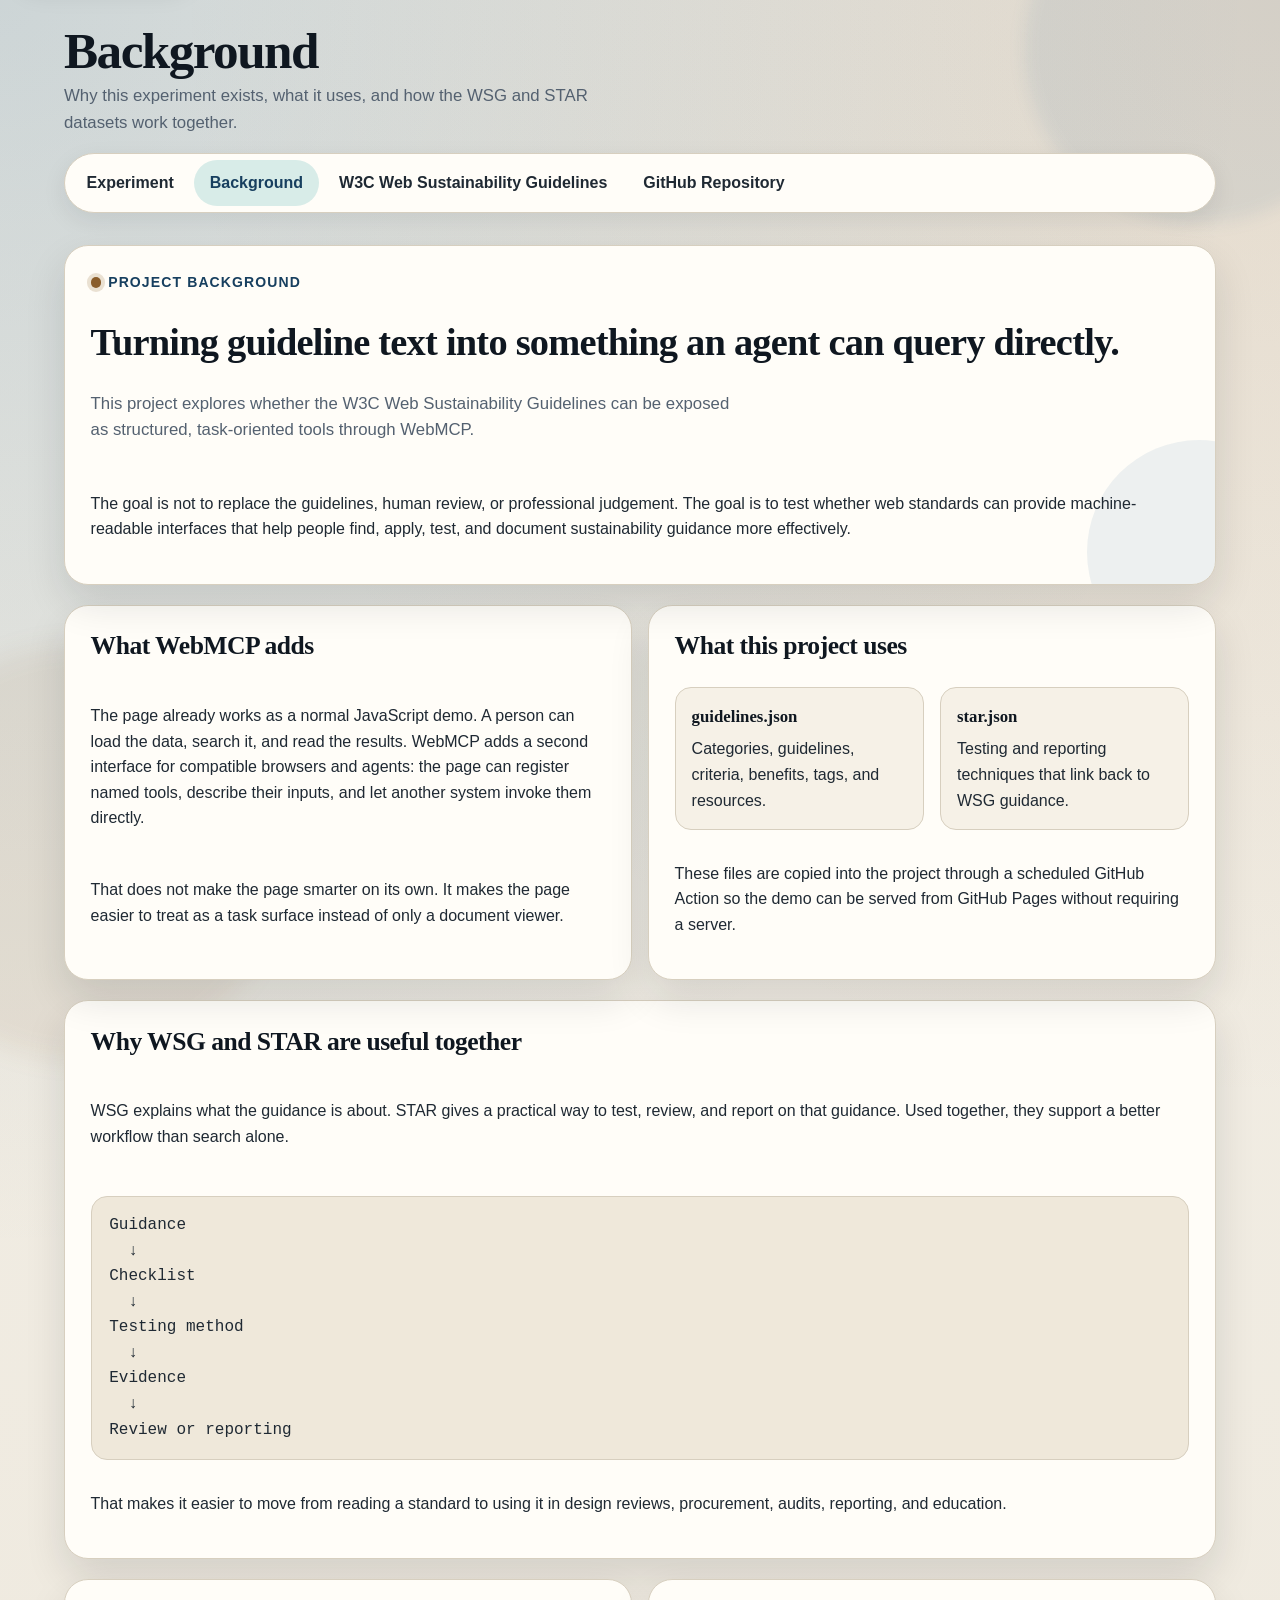
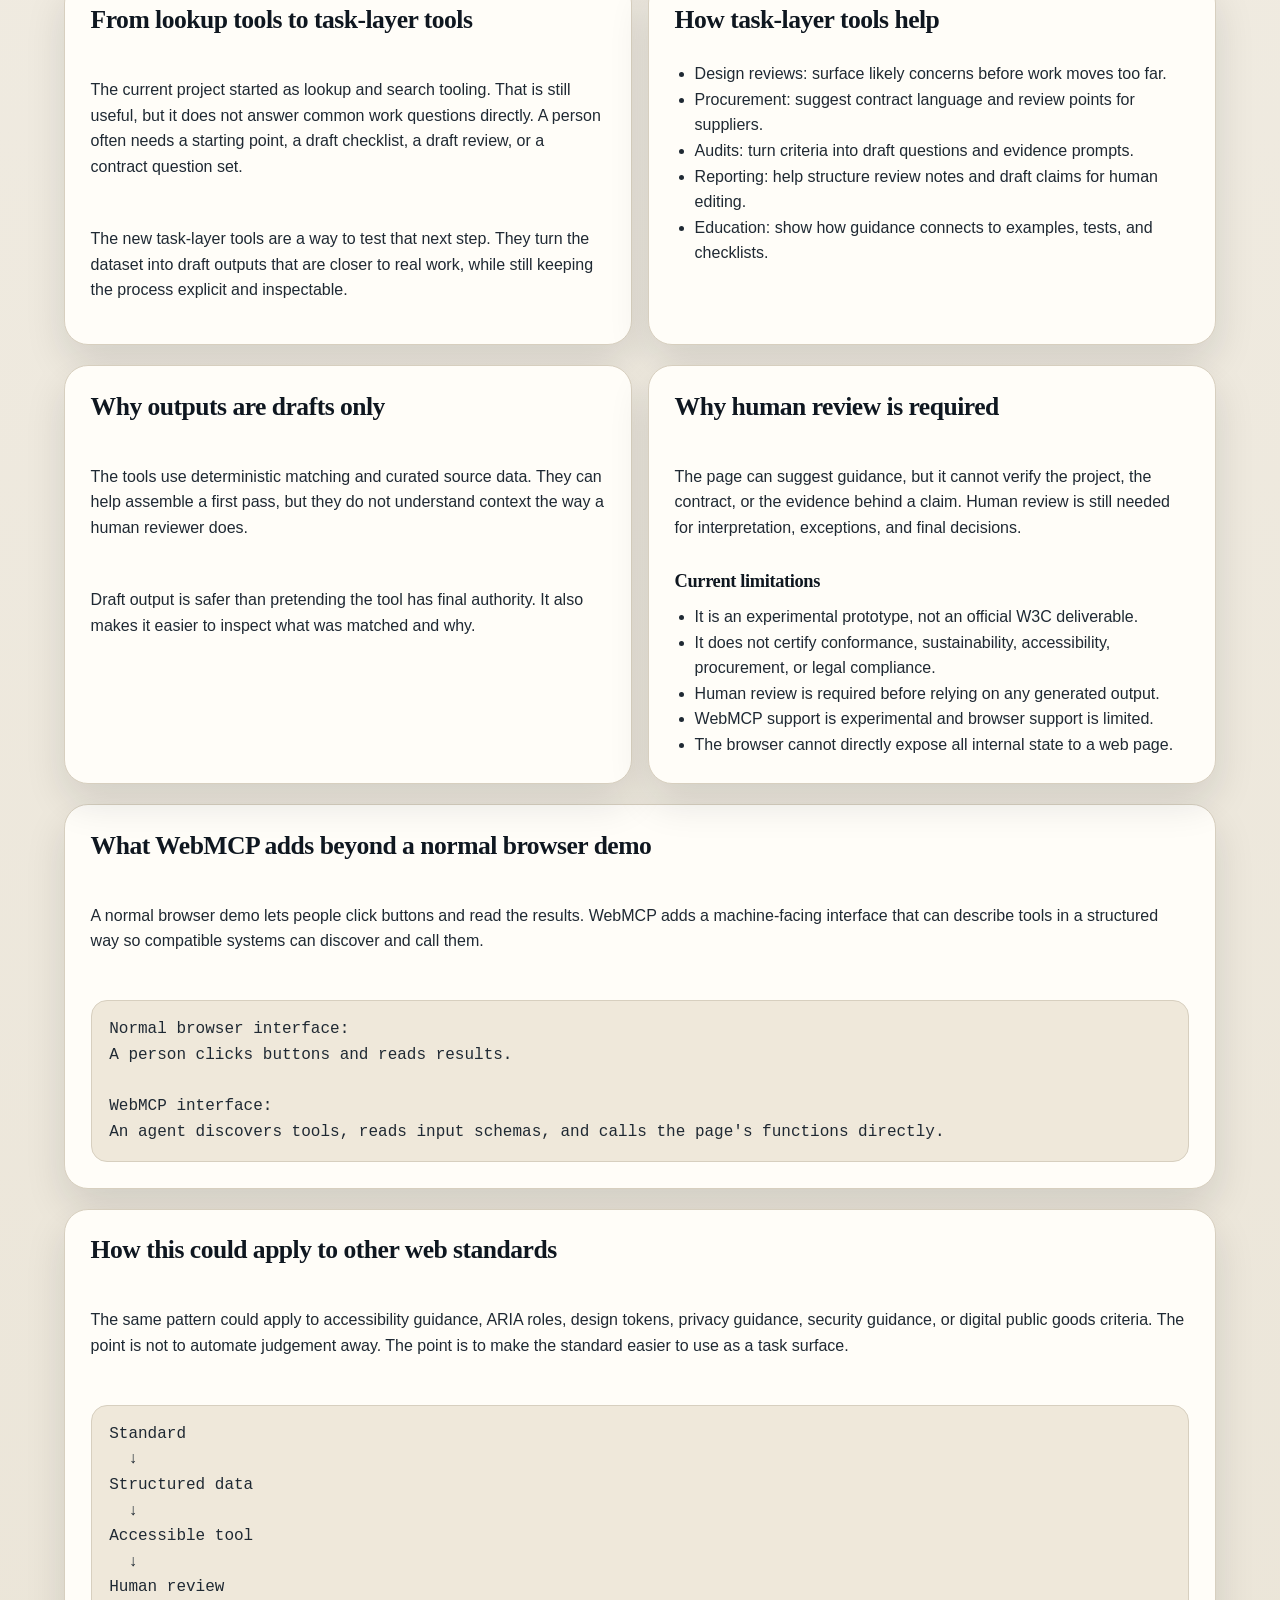
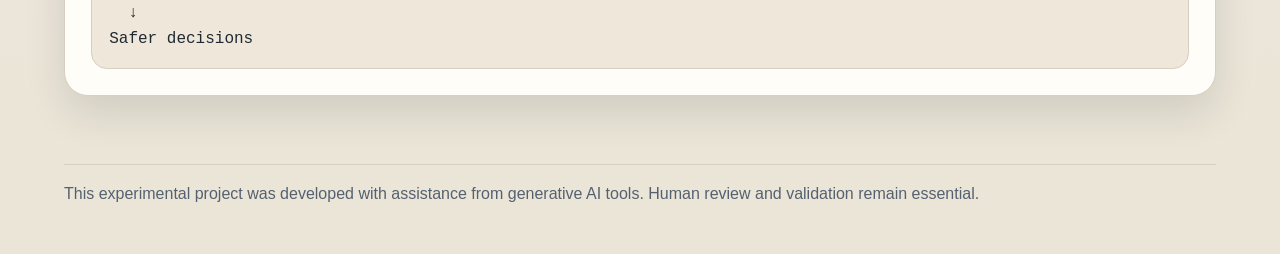
==== commit c755d793: "Refine task-layer layout and docs" ====
--- a/background.html
+++ b/background.html
@@ -35,14 +35,13 @@
 
         <p class="lede">
           This project explores whether the W3C Web Sustainability Guidelines can be exposed as
-          structured, task-oriented tools for AI agents using WebMCP.
-        </p>
-
-        <p>
-          The goal is not to replace the Web Sustainability Guidelines, human review, or
-          professional judgement. The goal is to test whether web standards can provide
-          machine-readable interfaces that help people find, apply, test, and document
-          sustainability guidance more effectively.
+          structured, task-oriented tools through WebMCP.
+        </p>
+
+        <p>
+          The goal is not to replace the guidelines, human review, or professional judgement.
+          The goal is to test whether web standards can provide machine-readable interfaces that
+          help people find, apply, test, and document sustainability guidance more effectively.
         </p>
       </div>
     </section>
@@ -50,19 +49,18 @@
     <section class="panel-grid panel-grid--two">
       <section class="panel">
         <div class="panel__inner stack">
-          <h2>Why WebMCP matters</h2>
-
-          <p>
-            Most web standards are published as documents. People read them, interpret them, and
-            decide how to apply them. That model remains essential, but it creates friction when
-            teams need to use standards during design reviews, procurement, development, audits,
-            and reporting.
-          </p>
-
-          <p>
-            WebMCP introduces a possible task layer for the web. A web page can expose named
-            tools with descriptions, input schemas, and executable functions. Compatible agents
-            can discover and call those tools directly.
+          <h2>What WebMCP adds</h2>
+
+          <p>
+            The page already works as a normal JavaScript demo. A person can load the data,
+            search it, and read the results. WebMCP adds a second interface for compatible
+            browsers and agents: the page can register named tools, describe their inputs, and
+            let another system invoke them directly.
+          </p>
+
+          <p>
+            That does not make the page smarter on its own. It makes the page easier to treat as a
+            task surface instead of only a document viewer.
           </p>
         </div>
       </section>
@@ -84,8 +82,8 @@
           </div>
 
           <p>
-            These files are copied into this project through a scheduled GitHub Action so the
-            demo can be tested from GitHub Pages without requiring a server.
+            These files are copied into the project through a scheduled GitHub Action so the demo
+            can be served from GitHub Pages without requiring a server.
           </p>
         </div>
       </section>
@@ -93,14 +91,13 @@
 
     <section class="panel">
       <div class="panel__inner stack">
-        <h2>Why both WSG and STAR are useful</h2>
-
-        <p>
-          The WSG data explains what sustainable web practice should address and why it matters.
-          STAR adds support for how guidance can be tested, reviewed, or evidenced.
-        </p>
-
-        <p>Used together, they support a stronger workflow:</p>
+        <h2>Why WSG and STAR are useful together</h2>
+
+        <p>
+          WSG explains what the guidance is about. STAR gives a practical way to test, review,
+          and report on that guidance. Used together, they support a better workflow than search
+          alone.
+        </p>
 
         <pre class="results"><code>Guidance
   ↓
@@ -113,9 +110,8 @@
 Review or reporting</code></pre>
 
         <p>
-          This is more useful than search alone. Search helps someone find text. A STAR-enhanced
-          checklist helps someone apply the guidance in a review, procurement, development, or
-          audit context.
+          That makes it easier to move from reading a standard to using it in design reviews,
+          procurement, audits, reporting, and education.
         </p>
       </div>
     </section>
@@ -123,97 +119,62 @@
     <section class="panel-grid panel-grid--two">
       <section class="panel">
         <div class="panel__inner stack">
-          <h2>From document navigation to task completion</h2>
-
-          <p>
-            A large standard can be difficult to use in practice. A person may need to know which
-            category to inspect, which tags matter, which criteria apply, and which resources are
-            relevant.
-          </p>
+          <h2>From lookup tools to task-layer tools</h2>
+
+          <p>
+            The current project started as lookup and search tooling. That is still useful, but it
+            does not answer common work questions directly. A person often needs a starting point,
+            a draft checklist, a draft review, or a contract question set.
+          </p>
+
+          <p>
+            The new task-layer tools are a way to test that next step. They turn the dataset into
+            draft outputs that are closer to real work, while still keeping the process explicit
+            and inspectable.
+          </p>
+        </div>
+      </section>
+
+      <section class="panel">
+        <div class="panel__inner stack">
+          <h2>How task-layer tools help</h2>
 
           <ul class="bullet-list">
-            <li>Find relevant sustainability guidance for a topic.</li>
-            <li>Generate draft review checklist items.</li>
-            <li>Find STAR techniques related to a WSG guideline.</li>
-            <li>Check whether STAR references still align with WSG anchors.</li>
-            <li>Generate draft procurement requirements.</li>
-            <li>Generate draft audit questions.</li>
-            <li>Generate a draft conformance claim for human review.</li>
+            <li>Design reviews: surface likely concerns before work moves too far.</li>
+            <li>Procurement: suggest contract language and review points for suppliers.</li>
+            <li>Audits: turn criteria into draft questions and evidence prompts.</li>
+            <li>Reporting: help structure review notes and draft claims for human editing.</li>
+            <li>Education: show how guidance connects to examples, tests, and checklists.</li>
           </ul>
         </div>
       </section>
-
-      <section class="panel">
-        <div class="panel__inner stack">
-          <h2>What WebMCP adds</h2>
-
-          <p>
-            The visible demo works in ordinary browsers because it uses normal JavaScript.
-            Firefox can load the JSON files, run searches, and display results.
-          </p>
-
-          <p>
-            WebMCP adds a separate machine-facing interface. In a browser where WebMCP is
-            available, the page can register structured tools that compatible AI agents or
-            browser tooling can discover and invoke.
-          </p>
-
-          <pre class="results"><code>Normal browser interface:
-A person clicks buttons and reads results.
-
-WebMCP interface:
-An agent discovers tools, reads input schemas, and calls the page's functions directly.</code></pre>
-        </div>
-      </section>
     </section>
 
     <section class="panel-grid panel-grid--two">
       <section class="panel">
         <div class="panel__inner stack">
-          <h2>Example scenario</h2>
-
-          <p>
-            A procurement officer wants sustainability language for an accessibility-related
-            digital service contract.
-          </p>
-
-          <p>
-            With this experiment, an AI-assisted workflow could call tools such as:
-          </p>
-
-          <pre class="results"><code>wsg.search({ "query": "accessibility" })
-
-wsg.suggest_procurement_requirements({
-  "tag": "Accessibility",
-  "limit": 10
-})
-
-wsg.generate_review_checklist_with_tests({
-  "topic": "accessibility",
-  "role": "procurement",
-  "limit": 10
-})</code></pre>
-
-          <p>
-            The result is still a draft. It still requires human review. But it is grounded in
-            the current WSG and STAR data rather than being generated from model memory alone.
-          </p>
-        </div>
-      </section>
-
-      <section class="panel">
-        <div class="panel__inner stack">
-          <h2>Alignment checks</h2>
-
-          <p>
-            This project also checks whether STAR references still align with WSG anchors. This
-            matters because the usefulness of STAR depends on its continued relationship to the
-            current WSG structure.
-          </p>
-
-          <p>
-            If the WSG URL anchors change, the alignment tool will surface those differences so
-            the dataset can be refreshed and reviewed.
+          <h2>Why outputs are drafts only</h2>
+
+          <p>
+            The tools use deterministic matching and curated source data. They can help assemble
+            a first pass, but they do not understand context the way a human reviewer does.
+          </p>
+
+          <p>
+            Draft output is safer than pretending the tool has final authority. It also makes it
+            easier to inspect what was matched and why.
+          </p>
+        </div>
+      </section>
+
+      <section class="panel">
+        <div class="panel__inner stack">
+          <h2>Why human review is required</h2>
+
+          <p>
+            The page can suggest guidance, but it cannot verify the project, the contract, or the
+            evidence behind a claim. Human review is still needed for interpretation, exceptions,
+            and final decisions.
           </p>
 
           <div class="notice">
@@ -222,8 +183,8 @@
               <li>It is an experimental prototype, not an official W3C deliverable.</li>
               <li>It does not certify conformance, sustainability, accessibility, procurement, or legal compliance.</li>
               <li>Human review is required before relying on any generated output.</li>
-              <li>WebMCP is experimental and browser support is limited.</li>
-              <li>The browser cannot directly expose all internal flag state to a web page.</li>
+              <li>WebMCP support is experimental and browser support is limited.</li>
+              <li>The browser cannot directly expose all internal state to a web page.</li>
             </ul>
           </div>
         </div>
@@ -232,21 +193,32 @@
 
     <section class="panel">
       <div class="panel__inner stack">
-        <h2>Why this matters for web standards</h2>
-
-        <p>
-          The larger question is not only whether the Web Sustainability Guidelines can use
-          WebMCP. The larger question is whether web standards can expose authoritative,
-          structured task interfaces for AI-assisted systems.
-        </p>
-
-        <p>
-          This pattern could eventually apply to other standards and guidance documents:
-          accessibility standards, ARIA roles, design tokens, privacy guidance, security
-          guidance, or digital public goods criteria.
-        </p>
-
-        <p>In short, the useful model is:</p>
+        <h2>What WebMCP adds beyond a normal browser demo</h2>
+
+        <p>
+          A normal browser demo lets people click buttons and read the results. WebMCP adds a
+          machine-facing interface that can describe tools in a structured way so compatible
+          systems can discover and call them.
+        </p>
+
+        <pre class="results"><code>Normal browser interface:
+A person clicks buttons and reads results.
+
+WebMCP interface:
+An agent discovers tools, reads input schemas, and calls the page's functions directly.</code></pre>
+      </div>
+    </section>
+
+    <section class="panel">
+      <div class="panel__inner stack">
+        <h2>How this could apply to other web standards</h2>
+
+        <p>
+          The same pattern could apply to accessibility guidance, ARIA roles, design tokens,
+          privacy guidance, security guidance, or digital public goods criteria. The point is not
+          to automate judgement away. The point is to make the standard easier to use as a task
+          surface.
+        </p>
 
         <pre class="results"><code>Standard
   ↓
--- a/styles/site.css
+++ b/styles/site.css
@@ -318,6 +318,12 @@
   font-size: 1.15rem;
 }
 
+.panel--output {
+  position: sticky;
+  top: 1rem;
+  align-self: start;
+}
+
 .eyebrow {
   display: inline-flex;
   align-items: center;
@@ -371,6 +377,10 @@
   grid-template-columns: repeat(2, minmax(0, 1fr));
 }
 
+.panel-grid--main {
+  align-items: start;
+}
+
 .panel-grid--three {
   grid-template-columns: repeat(3, minmax(0, 1fr));
 }
@@ -412,6 +422,18 @@
   background: var(--surface);
   color: var(--text);
   font: inherit;
+}
+
+textarea {
+  width: 100%;
+  min-height: 8rem;
+  padding: 0.7rem 0.9rem;
+  border: 1px solid var(--border-strong);
+  border-radius: var(--radius-sm);
+  background: var(--surface);
+  color: var(--text);
+  font: inherit;
+  resize: vertical;
 }
 
 button {
@@ -553,6 +575,12 @@
   }
 }
 
+@media (min-width: 721px) {
+  .panel-grid--main {
+    grid-template-columns: minmax(0, 1.1fr) minmax(20rem, 0.9fr);
+  }
+}
+
 @media (forced-colors: active) {
   .skip-link {
     background: CanvasText;
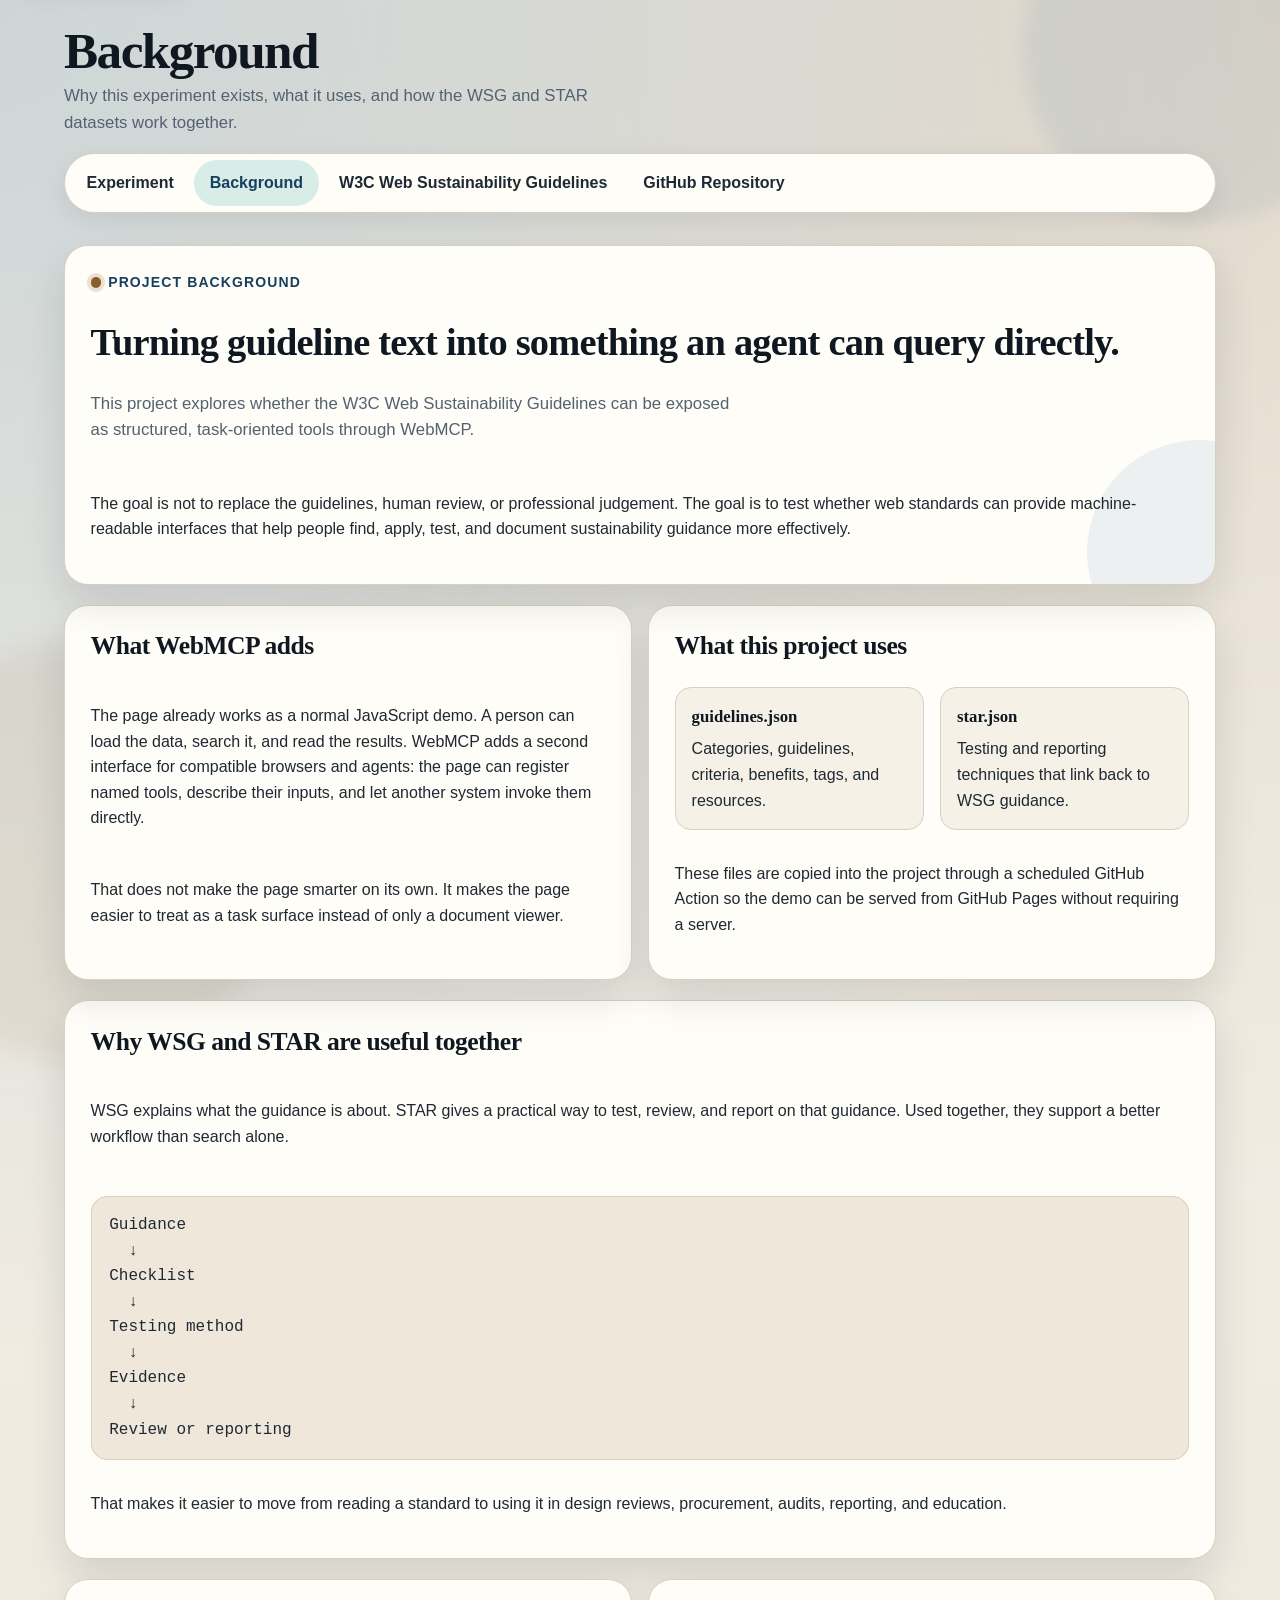
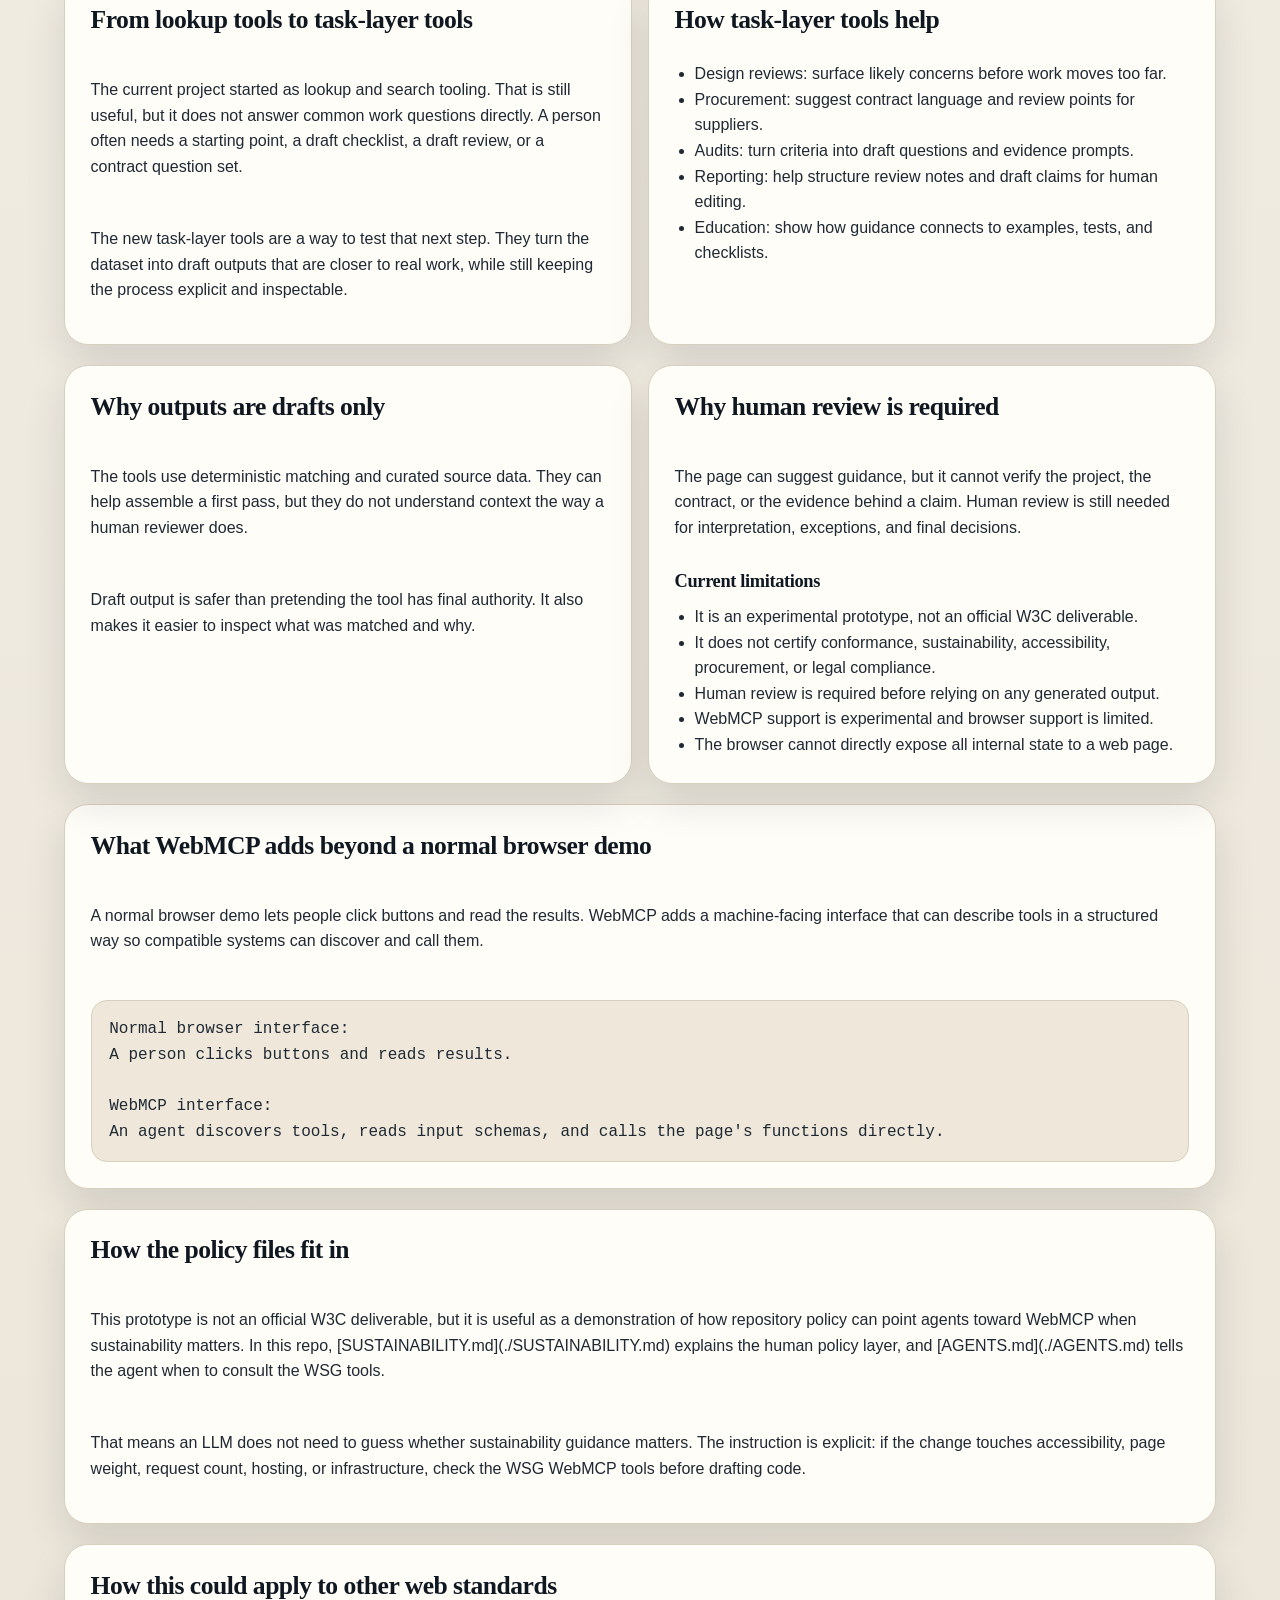
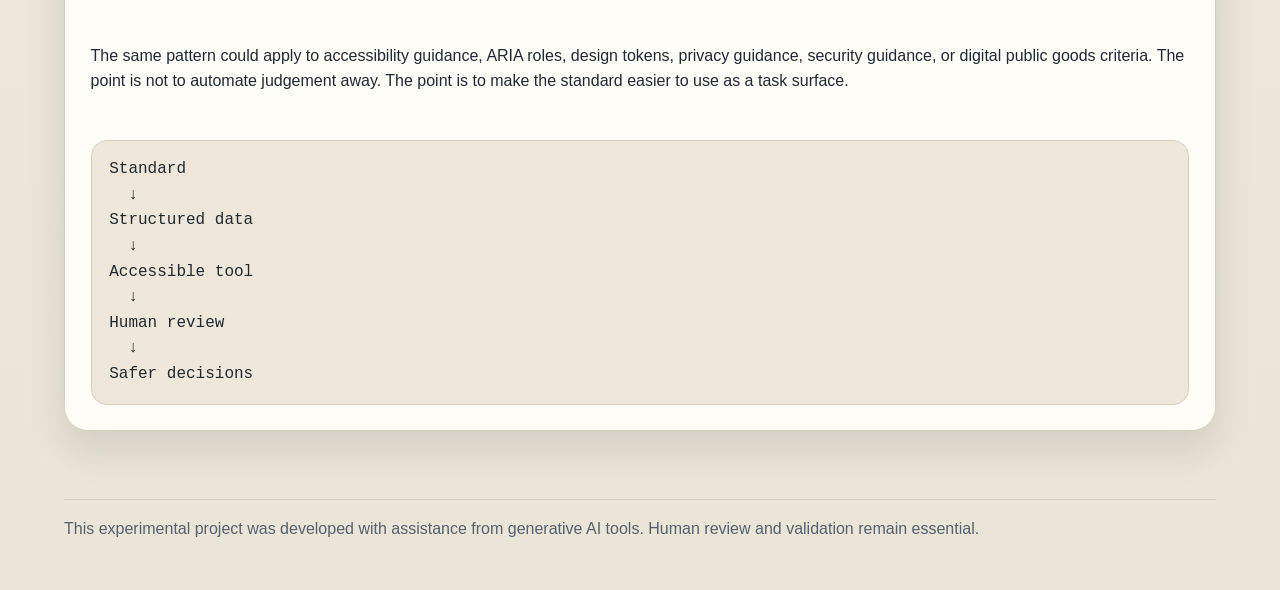
==== commit b40fed7e: "Document WebMCP sustainability workflow" ====
--- a/background.html
+++ b/background.html
@@ -211,6 +211,25 @@
 
     <section class="panel">
       <div class="panel__inner stack">
+        <h2>How the policy files fit in</h2>
+
+        <p>
+          This prototype is not an official W3C deliverable, but it is useful as a demonstration
+          of how repository policy can point agents toward WebMCP when sustainability matters.
+          In this repo, [SUSTAINABILITY.md](./SUSTAINABILITY.md) explains the human policy layer,
+          and [AGENTS.md](./AGENTS.md) tells the agent when to consult the WSG tools.
+        </p>
+
+        <p>
+          That means an LLM does not need to guess whether sustainability guidance matters. The
+          instruction is explicit: if the change touches accessibility, page weight, request
+          count, hosting, or infrastructure, check the WSG WebMCP tools before drafting code.
+        </p>
+      </div>
+    </section>
+
+    <section class="panel">
+      <div class="panel__inner stack">
         <h2>How this could apply to other web standards</h2>
 
         <p>
--- a/styles/site.css
+++ b/styles/site.css
@@ -324,6 +324,146 @@
   align-self: start;
 }
 
+.panel-disclosure {
+  display: grid;
+  gap: 0.9rem;
+}
+
+.panel-disclosure > summary {
+  display: inline-flex;
+  align-items: center;
+  gap: 0.5rem;
+  width: fit-content;
+  color: var(--heading);
+  font-family: var(--heading-font);
+  font-size: 1.1rem;
+  font-weight: 800;
+  cursor: pointer;
+}
+
+.panel-disclosure > summary::marker,
+.panel-disclosure > summary::-webkit-details-marker {
+  display: none;
+}
+
+.panel-disclosure > summary::before {
+  content: "+";
+  display: inline-flex;
+  align-items: center;
+  justify-content: center;
+  width: 1.5rem;
+  height: 1.5rem;
+  border: 1px solid var(--border-strong);
+  border-radius: 999px;
+  background: var(--surface-strong);
+  color: var(--accent-strong);
+  font-family: var(--body-font);
+  font-size: 1rem;
+  line-height: 1;
+}
+
+.panel-disclosure[open] > summary::before {
+  content: "−";
+}
+
+.checklist-list {
+  display: grid;
+  gap: 0.9rem;
+  margin: 0;
+  padding: 0;
+  list-style: none;
+}
+
+.checklist-item {
+  display: grid;
+  gap: 0.75rem;
+  padding: 1rem;
+  border: 1px solid var(--border);
+  border-radius: var(--radius-md);
+  background: var(--surface);
+  box-shadow: var(--shadow-soft);
+}
+
+.checklist-item__label {
+  display: grid;
+  grid-template-columns: 1.4rem minmax(0, 1fr);
+  gap: 0.9rem;
+  align-items: start;
+  margin: 0;
+  font-weight: 700;
+}
+
+.checklist-item__checkbox {
+  width: 1.35rem;
+  height: 1.35rem;
+  margin-top: 0.1rem;
+  flex: 0 0 auto;
+  accent-color: var(--accent);
+}
+
+.checklist-item__content {
+  display: grid;
+  gap: 0.45rem;
+}
+
+.checklist-item__question {
+  color: var(--heading);
+  font-size: 1.03rem;
+}
+
+.checklist-item__meta,
+.checklist-item__group-label,
+.checklist-item__subtext {
+  color: var(--text-muted);
+}
+
+.checklist-item__group {
+  display: grid;
+  gap: 0.45rem;
+}
+
+.checklist-item__group-row {
+  display: flex;
+  flex-wrap: wrap;
+  align-items: center;
+  justify-content: space-between;
+  gap: 0.5rem;
+}
+
+.checklist-item__group-label {
+  margin: 0;
+  font-size: 0.95rem;
+  font-weight: 700;
+}
+
+.checklist-item__toggle {
+  min-height: 2.25rem;
+  padding: 0.45rem 0.8rem;
+  border: 1px solid var(--border-strong);
+  border-radius: 999px;
+  background: var(--surface-strong);
+  color: var(--heading);
+  box-shadow: none;
+  font-size: 0.92rem;
+  font-weight: 800;
+}
+
+.checklist-item__toggle:hover {
+  filter: none;
+  transform: none;
+}
+
+.checklist-item__toggle:focus-visible {
+  outline-offset: 2px;
+}
+
+.checklist-item__sublist {
+  margin: 0;
+  padding-left: 1.15rem;
+  display: grid;
+  gap: 0.35rem;
+}
+
 .eyebrow {
   display: inline-flex;
   align-items: center;
@@ -366,6 +506,55 @@
 
 .status {
   font-weight: 700;
+}
+
+.webmcp-capabilities {
+  display: grid;
+  gap: 0.9rem;
+  padding: 1rem 1.1rem;
+  border: 1px solid var(--border-strong);
+  border-radius: var(--radius-md);
+  background:
+    linear-gradient(180deg, rgba(31, 95, 139, 0.08), rgba(31, 95, 139, 0.03)),
+    var(--surface-strong);
+}
+
+.webmcp-capabilities__badge {
+  display: inline-flex;
+  width: fit-content;
+  margin: 0;
+  padding: 0.35rem 0.65rem;
+  border-radius: 999px;
+  background: var(--surface);
+  color: var(--accent-strong);
+  font-size: 0.85rem;
+  font-weight: 800;
+  letter-spacing: 0.04em;
+  text-transform: uppercase;
+}
+
+.webmcp-capabilities__title {
+  margin: 0;
+  color: var(--heading);
+  font-family: var(--heading-font);
+  font-size: 1.15rem;
+  line-height: 1.25;
+}
+
+.webmcp-capabilities__list {
+  margin: 0;
+  padding-left: 1.25rem;
+  color: var(--text);
+}
+
+.webmcp-capabilities__list li + li {
+  margin-top: 0.35rem;
+}
+
+.webmcp-capabilities__actions {
+  display: flex;
+  flex-wrap: wrap;
+  gap: 0.65rem;
 }
 
 .panel-grid {
